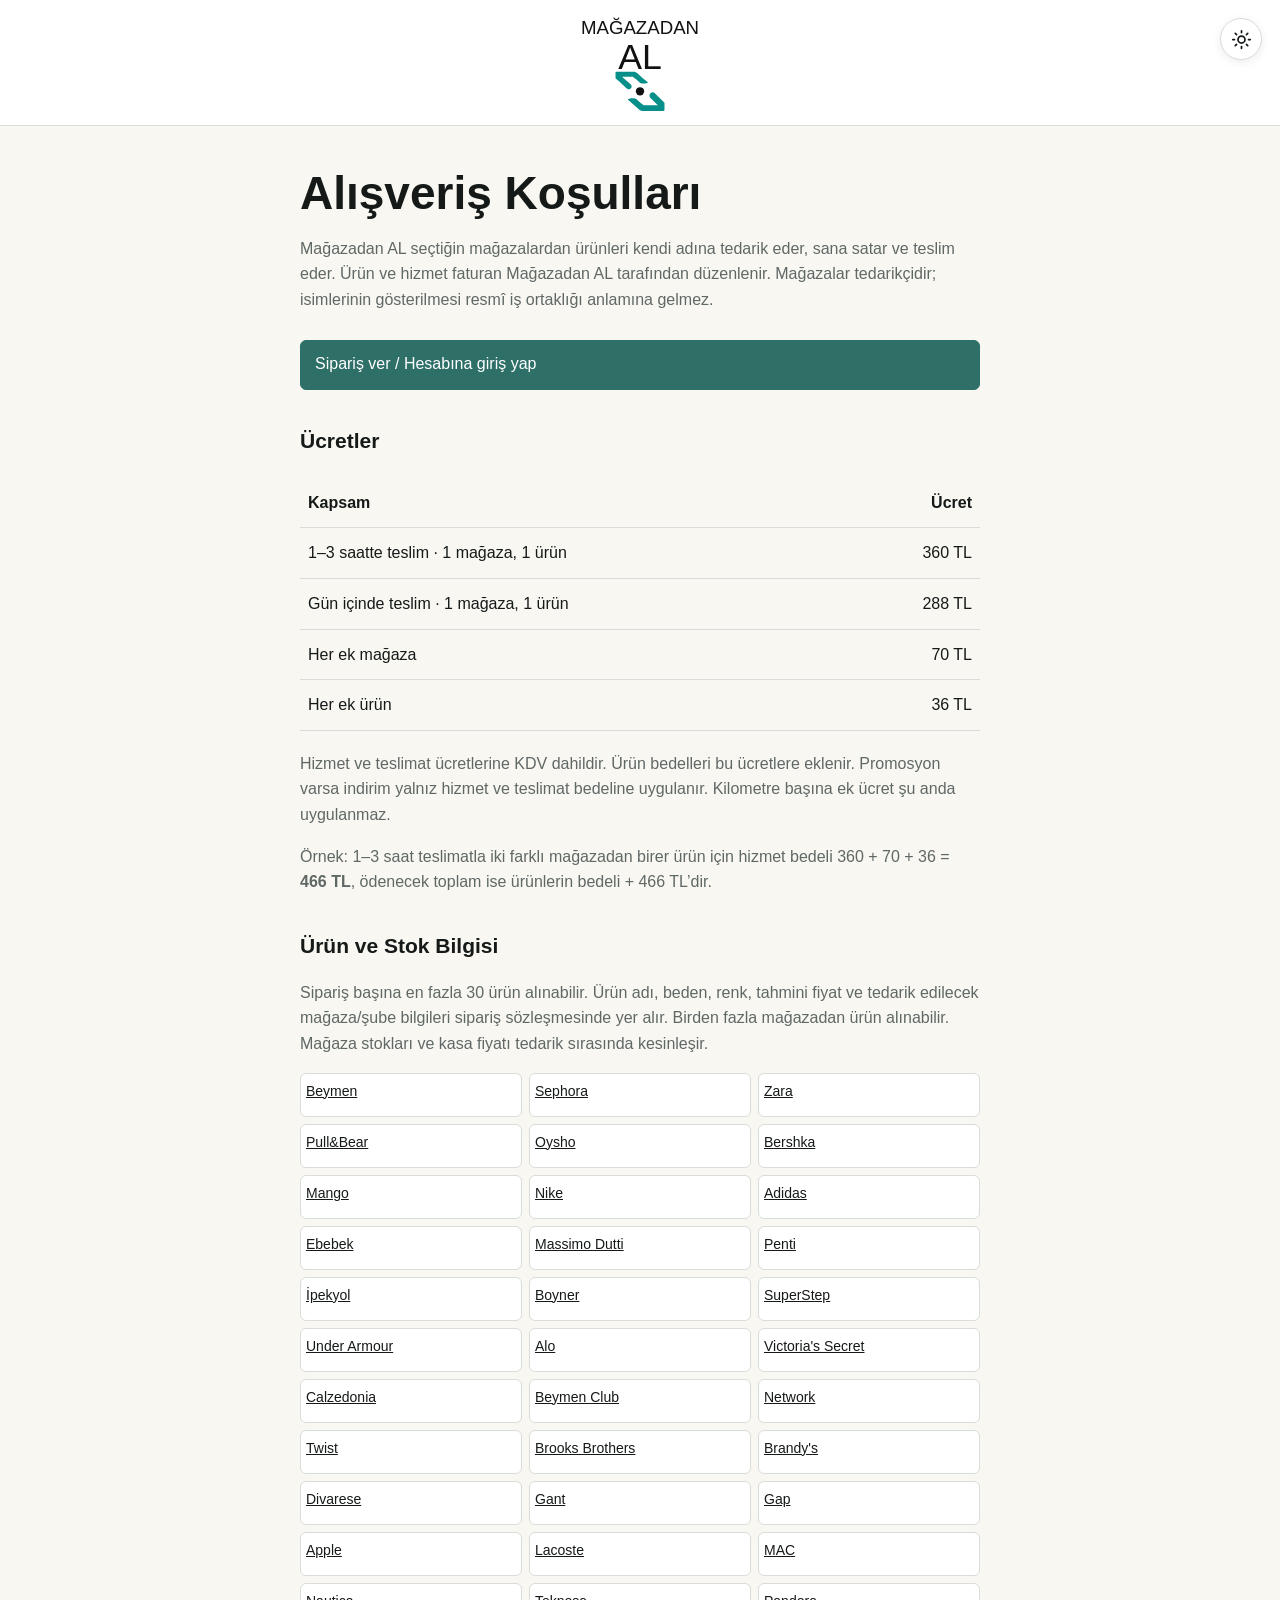
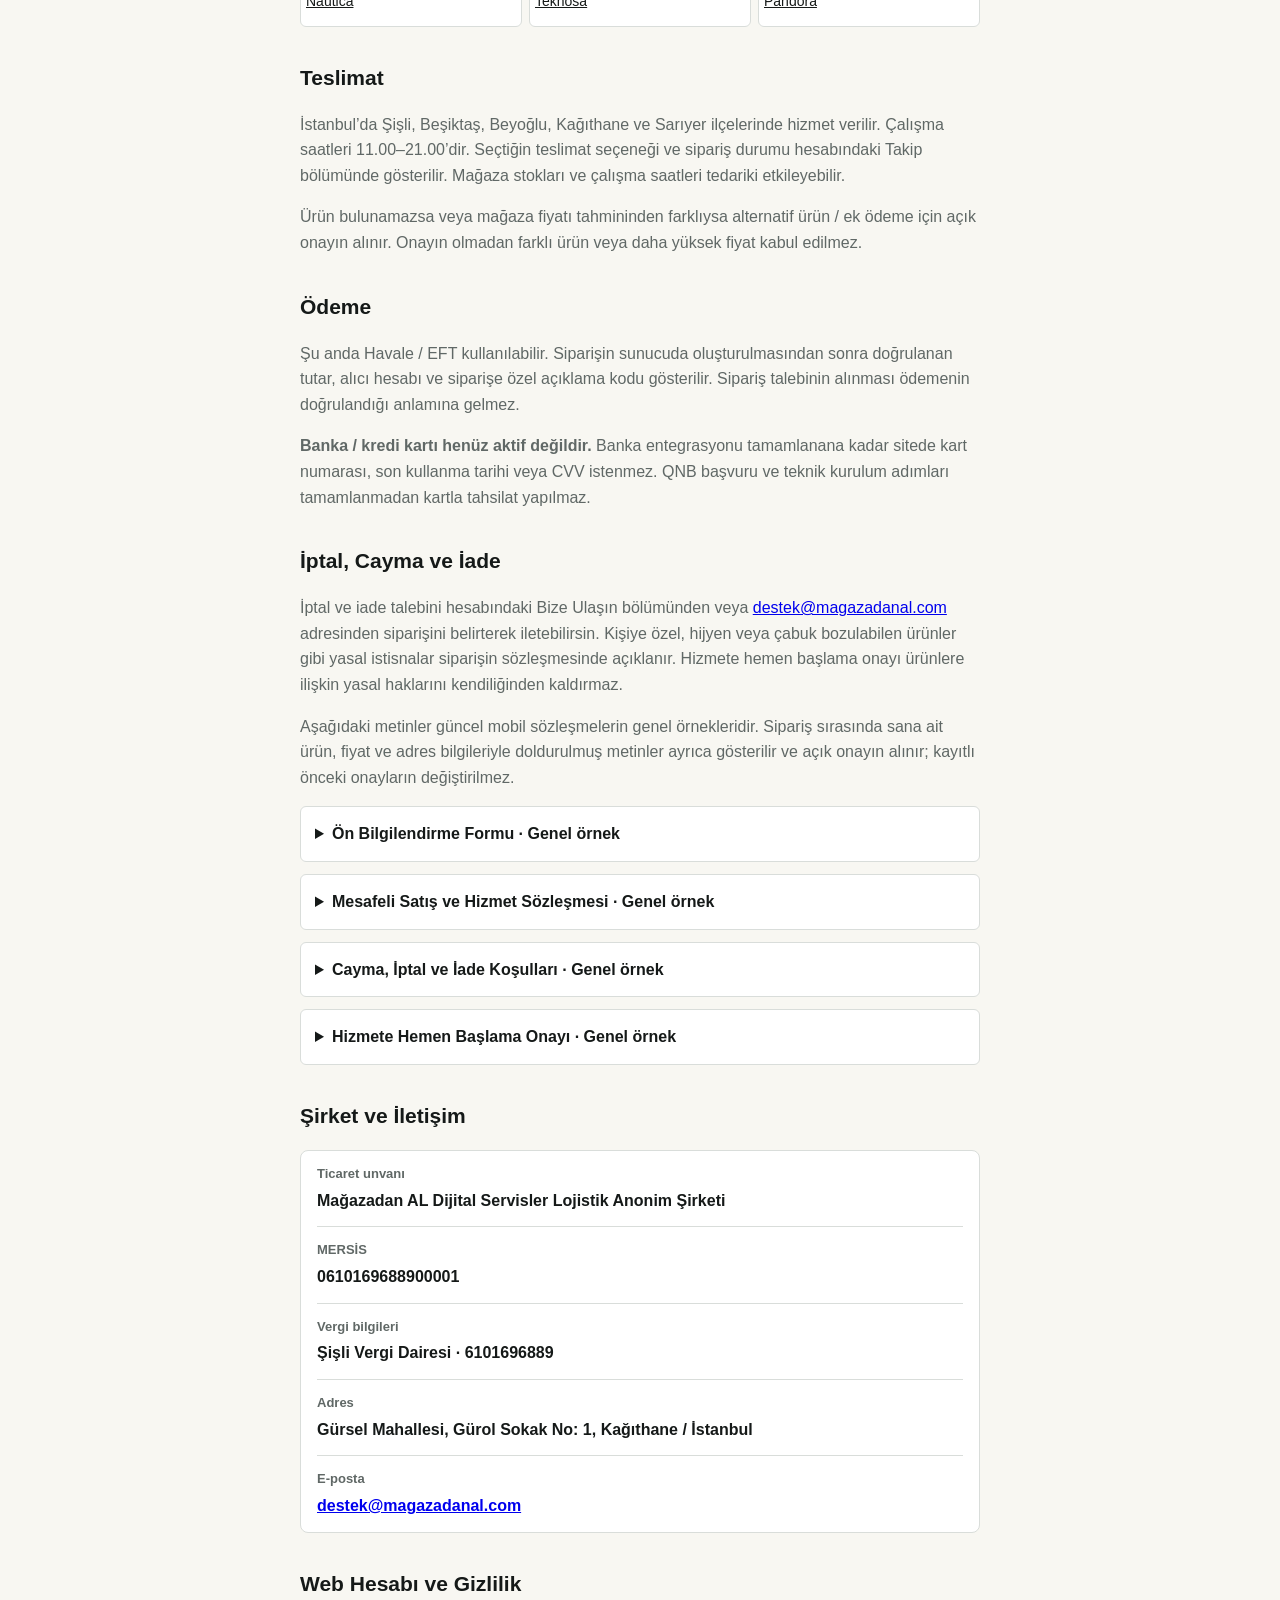
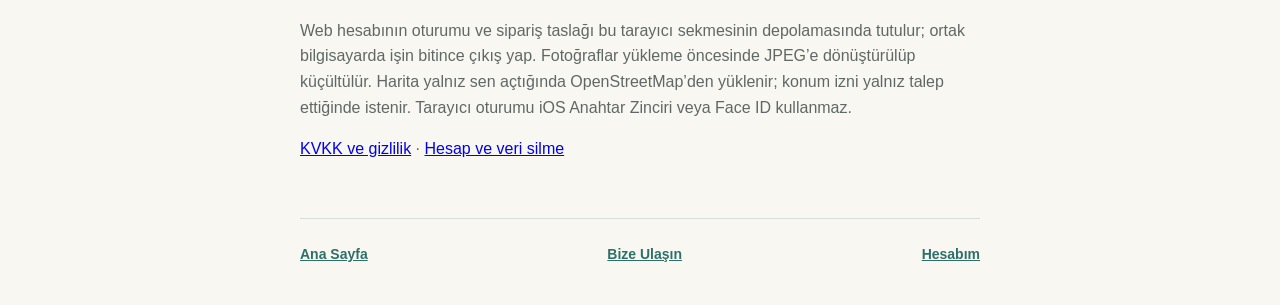
==== alisveris-kosullari/index.html @ 1c2d1705 "Add web ordering flow with active tracking and fixed navigation" ====
<!doctype html>
<html lang="tr">
<head>
  <meta charset="utf-8"><meta name="viewport" content="width=device-width, initial-scale=1">
  <meta name="referrer" content="no-referrer">
  <meta http-equiv="Content-Security-Policy" content="default-src 'none'; connect-src 'self'; img-src 'self'; style-src 'self'; script-src 'self'; base-uri 'none'; form-action 'none'; object-src 'none'; frame-src 'none'">
  <title>Ücretler, Satış ve Teslimat · Mağazadan AL</title>
  <meta name="description" content="Mağazadan AL hizmet ücretleri, teslimat bölgeleri, ödeme, iptal ve iade koşulları ile şirket bilgileri.">
  <link rel="stylesheet" href="/styles.css?v=20261019-1"><link rel="stylesheet" href="/hesabim/order-flow.css?v=20261105-1">
  <link rel="icon" href="/assets/magazadanal-logo.png"><script src="/theme.js?v=20261019-1"></script>
</head>
<body>
  <header><div class="bar"><a class="brand" href="/"><img class="brand-logo" src="/assets/magazadanal-logo-web.svg" width="900" height="603" alt="Mağazadan AL"></a></div></header>
  <main class="legal-page">
    <h1>Alışveriş Koşulları</h1>
    <p>Mağazadan AL seçtiğin mağazalardan ürünleri kendi adına tedarik eder, sana satar ve teslim eder. Ürün ve hizmet faturan Mağazadan AL tarafından düzenlenir. Mağazalar tedarikçidir; isimlerinin gösterilmesi resmî iş ortaklığı anlamına gelmez.</p>
    <a class="button primary-button" href="/hesabim/">Sipariş ver / Hesabına giriş yap</a>
    <h2>Ücretler</h2>
    <table class="fees-table"><thead><tr><th>Kapsam</th><th>Ücret</th></tr></thead><tbody>
      <tr><td>1–3 saatte teslim · 1 mağaza, 1 ürün</td><td>360 TL</td></tr>
      <tr><td>Gün içinde teslim · 1 mağaza, 1 ürün</td><td>288 TL</td></tr>
      <tr><td>Her ek mağaza</td><td>70 TL</td></tr>
      <tr><td>Her ek ürün</td><td>36 TL</td></tr>
    </tbody></table>
    <p>Hizmet ve teslimat ücretlerine KDV dahildir. Ürün bedelleri bu ücretlere eklenir. Promosyon varsa indirim yalnız hizmet ve teslimat bedeline uygulanır. Kilometre başına ek ücret şu anda uygulanmaz.</p>
    <p>Örnek: 1–3 saat teslimatla iki farklı mağazadan birer ürün için hizmet bedeli 360 + 70 + 36 = <strong>466 TL</strong>, ödenecek toplam ise ürünlerin bedeli + 466 TL’dir.</p>
    <h2>Ürün ve Stok Bilgisi</h2>
    <p>Sipariş başına en fazla 30 ürün alınabilir. Ürün adı, beden, renk, tahmini fiyat ve tedarik edilecek mağaza/şube bilgileri sipariş sözleşmesinde yer alır. Birden fazla mağazadan ürün alınabilir. Mağaza stokları ve kasa fiyatı tedarik sırasında kesinleşir.</p>
    <div id="public-stores" class="store-grid" aria-label="Mağazalar"></div>
    <h2>Teslimat</h2>
    <p>İstanbul’da Şişli, Beşiktaş, Beyoğlu, Kağıthane ve Sarıyer ilçelerinde hizmet verilir. Çalışma saatleri 11.00–21.00’dir. Seçtiğin teslimat seçeneği ve sipariş durumu hesabındaki Takip bölümünde gösterilir. Mağaza stokları ve çalışma saatleri tedariki etkileyebilir.</p>
    <p>Ürün bulunamazsa veya mağaza fiyatı tahmininden farklıysa alternatif ürün / ek ödeme için açık onayın alınır. Onayın olmadan farklı ürün veya daha yüksek fiyat kabul edilmez.</p>
    <h2>Ödeme</h2>
    <p>Şu anda Havale / EFT kullanılabilir. Siparişin sunucuda oluşturulmasından sonra doğrulanan tutar, alıcı hesabı ve siparişe özel açıklama kodu gösterilir. Sipariş talebinin alınması ödemenin doğrulandığı anlamına gelmez.</p>
    <p><strong>Banka / kredi kartı henüz aktif değildir.</strong> Banka entegrasyonu tamamlanana kadar sitede kart numarası, son kullanma tarihi veya CVV istenmez. QNB başvuru ve teknik kurulum adımları tamamlanmadan kartla tahsilat yapılmaz.</p>
    <h2>İptal, Cayma ve İade</h2>
    <p>İptal ve iade talebini hesabındaki Bize Ulaşın bölümünden veya <a href="mailto:destek@magazadanal.com">destek@magazadanal.com</a> adresinden siparişini belirterek iletebilirsin. Kişiye özel, hijyen veya çabuk bozulabilen ürünler gibi yasal istisnalar siparişin sözleşmesinde açıklanır. Hizmete hemen başlama onayı ürünlere ilişkin yasal haklarını kendiliğinden kaldırmaz.</p>
    <p>Aşağıdaki metinler güncel mobil sözleşmelerin genel örnekleridir. Sipariş sırasında sana ait ürün, fiyat ve adres bilgileriyle doldurulmuş metinler ayrıca gösterilir ve açık onayın alınır; kayıtlı önceki onayların değiştirilmez.</p>
    <div id="public-contracts"></div>
    <h2>Şirket ve İletişim</h2>
    <dl class="profile-details">
      <div><dt>Ticaret unvanı</dt><dd>Mağazadan AL Dijital Servisler Lojistik Anonim Şirketi</dd></div>
      <div><dt>MERSİS</dt><dd>0610169688900001</dd></div>
      <div><dt>Vergi bilgileri</dt><dd>Şişli Vergi Dairesi · 6101696889</dd></div>
      <div><dt>Adres</dt><dd>Gürsel Mahallesi, Gürol Sokak No: 1, Kağıthane / İstanbul</dd></div>
      <div><dt>E-posta</dt><dd><a href="mailto:destek@magazadanal.com">destek@magazadanal.com</a></dd></div>
    </dl>
    <h2>Web Hesabı ve Gizlilik</h2>
    <p>Web hesabının oturumu ve sipariş taslağı bu tarayıcı sekmesinin depolamasında tutulur; ortak bilgisayarda işin bitince çıkış yap. Fotoğraflar yükleme öncesinde JPEG’e dönüştürülüp küçültülür. Harita yalnız sen açtığında OpenStreetMap’den yüklenir; konum izni yalnız talep ettiğinde istenir. Tarayıcı oturumu iOS Anahtar Zinciri veya Face ID kullanmaz.</p>
    <p><a href="/privacy/">KVKK ve gizlilik</a> · <a href="/hesap-silme/">Hesap ve veri silme</a></p>
  </main>
  <footer><a href="/">Ana Sayfa</a><a href="/destek/">Bize Ulaşın</a><a href="/hesabim/">Hesabım</a></footer>
  <script src="/alisveris-kosullari/conditions.js" defer></script>
</body></html>
---- styles.css ----
:root {
  color-scheme: light;
  --paper: #f8f7f2;
  --panel: #ffffff;
  --ink: #151918;
  --muted: #606866;
  --teal: #2e7068;
  --line: #d9ddda;
  --command: #151918;
  --command-text: #ffffff;
  --soft-teal: #e7f3f0;
}

:root[data-theme="dark"] {
  color-scheme: dark;
  --paper: #101412;
  --panel: #191e1c;
  --ink: #f2f5f3;
  --muted: #aeb8b4;
  --teal: #70bdb1;
  --line: #37403c;
  --command: #f2f5f3;
  --command-text: #101412;
  --soft-teal: #173a35;
}

* { box-sizing: border-box; }
[hidden] { display: none !important; }

body {
  margin: 0;
  background: var(--paper);
  color: var(--ink);
  font-family: -apple-system, BlinkMacSystemFont, "Segoe UI", sans-serif;
  line-height: 1.6;
  transition: background-color 160ms ease, color 160ms ease;
}

.theme-toggle {
  position: fixed;
  top: 18px;
  right: max(18px, calc((100vw - 820px) / 2));
  z-index: 20;
  display: grid;
  width: 42px;
  height: 42px;
  place-items: center;
  padding: 0;
  border: 1px solid var(--line);
  border-radius: 50%;
  background: var(--panel);
  color: var(--ink);
  cursor: pointer;
  font-size: 20px;
  line-height: 1;
  box-shadow: 0 2px 10px rgba(0, 0, 0, 0.08);
}

.theme-toggle-icon {
  width: 21px;
  height: 21px;
  fill: none;
  stroke: currentColor;
  stroke-width: 2;
  stroke-linecap: round;
  stroke-linejoin: round;
}

.theme-toggle:hover { border-color: var(--teal); }
.theme-toggle:focus-visible { outline: 3px solid color-mix(in srgb, var(--teal) 45%, transparent); outline-offset: 2px; }
:root[data-theme="dark"] .brand-logo {
  filter: invert(1) hue-rotate(170deg);
  mix-blend-mode: screen;
}

header {
  border-bottom: 1px solid var(--line);
  background: var(--panel);
}

.bar, main, footer {
  width: min(680px, calc(100% - 36px));
  margin: 0 auto;
}

.bar {
  display: flex;
  flex-direction: column;
  align-items: center;
  justify-content: center;
  gap: 2px;
  min-height: 0;
  padding: 10px 0 14px;
}

.brand {
  display: block;
  width: 150px;
  height: 101px;
  text-decoration: none;
}

.brand-logo {
  display: block;
  width: 100%;
  height: 100%;
  object-fit: contain;
}

nav a, footer a { color: var(--teal); font-weight: 650; }

.site-nav {
  display: flex;
  align-items: center;
  justify-content: center;
  gap: 16px;
}

.header-account-link {
  padding: 7px 11px;
  border: 1px solid var(--teal);
  border-radius: 6px;
  text-decoration: none;
}

.header-link {
  color: var(--teal);
  font-weight: 650;
  text-decoration: none;
}

.home-header {
  width: min(760px, calc(100% - 36px));
  flex-direction: row;
  justify-content: space-between;
  gap: 16px;
}

.header-actions {
  display: flex;
  align-items: center;
  gap: 10px;
}

.header-actions .button {
  display: inline-flex;
  align-items: center;
  min-height: 42px;
  margin: 0;
  border-radius: 6px;
  font-size: 14px;
  white-space: nowrap;
}

.header-actions .theme-toggle {
  position: static;
  flex: 0 0 auto;
  box-shadow: none;
}

main { padding: 42px 0 64px; }

.home-main {
  width: min(760px, calc(100% - 36px));
  min-height: 0;
  padding: 24px 0 56px;
}

.home-intro {
  max-width: 650px;
  margin: 0 auto;
  padding: 24px 0 40px;
  text-align: center;
}

.home-slogan {
  margin: 0 0 8px;
  color: var(--teal);
  font-size: 15px;
  font-weight: 800;
}

.home-main h1 {
  margin-bottom: 14px;
  font-size: 44px;
}

.home-lead {
  max-width: 610px;
  margin: 0 auto;
  font-size: 17px;
}

.home-section {
  padding: 36px 0;
  border-top: 1px solid var(--line);
}

.home-section-heading {
  margin-bottom: 20px;
}

.home-section-heading h2 {
  margin: 0;
  font-size: 24px;
  line-height: 1.25;
}

.home-section-heading p {
  margin: 5px 0 0;
}

.home-brand-grid {
  display: grid;
  grid-template-columns: repeat(5, minmax(0, 1fr));
  gap: 10px;
}

.store-brand {
  display: grid;
  min-width: 0;
  min-height: 82px;
  place-items: center;
  padding: 12px;
  border: 1px solid var(--line);
  border-radius: 8px;
  background: #ffffff;
  color-scheme: light;
}

.store-brand img {
  display: block;
  width: 100%;
  height: 48px;
  object-fit: contain;
}

.home-brand-note {
  margin: 14px 0 0;
  color: var(--ink);
  font-size: 14px;
  font-weight: 750;
  text-align: center;
}

.home-flow {
  border-top: 1px solid var(--line);
}

.home-step {
  display: grid;
  grid-template-columns: 38px minmax(0, 1fr);
  gap: 14px;
  align-items: center;
  padding: 18px 0;
  border-bottom: 1px solid var(--line);
}

.home-step-number {
  display: grid;
  width: 38px;
  height: 38px;
  place-items: center;
  border-radius: 50%;
  background: var(--soft-teal);
  color: var(--teal);
  font-weight: 800;
}

.home-step h3 {
  margin: 0;
  font-size: 17px;
}

.home-step p {
  margin: 2px 0 0;
}

.home-service p {
  margin: 0 0 12px;
}

.home-service strong {
  font-size: 14px;
}

.app-download {
  display: grid;
  grid-template-columns: minmax(0, 1fr) 168px;
  gap: 32px;
  align-items: center;
}

.app-download h2 { margin: 0; font-size: 26px; }
.app-download p:last-child { margin: 9px 0 0; }

.app-download-placeholder {
  display: grid;
  width: 168px;
  aspect-ratio: 1;
  place-items: center;
  align-content: center;
  gap: 12px;
  padding: 18px;
  border: 2px solid var(--ink);
  border-radius: 8px;
  background: var(--panel);
  text-align: center;
}

.app-download-placeholder img { display: block; width: 46px; height: 46px; }
:root[data-theme="dark"] .app-download-placeholder img { filter: invert(1); }
.app-download-placeholder span { font-size: 13px; font-weight: 800; }

h1 {
  margin: 0 0 12px;
  font-size: 46px;
  line-height: 1.12;
}

h2 { margin-top: 34px; font-size: 21px; }

p, li { color: var(--muted); }

.status {
  border-left: 4px solid var(--teal);
  padding: 14px 16px;
  background: var(--panel);
}

.status[hidden] { display: none; }

.status-error { border-left-color: #b42318; color: #7a271a; }

.status-success { border-left-color: var(--teal); color: #215f57; }

:root[data-theme="dark"] .status-error { color: #ffaaa3; }
:root[data-theme="dark"] .status-success { color: #8fd5ca; }
:root[data-theme="dark"] .data-badge { background: var(--soft-teal); color: var(--teal); }

.button {
  display: inline-block;
  margin-top: 12px;
  padding: 10px 14px;
  border: 1px solid var(--teal);
  color: var(--teal);
  font-weight: 700;
  text-decoration: none;
}

.primary-link {
  border-color: var(--command);
  background: var(--command);
  color: var(--command-text);
}

.support-public {
  max-width: 620px;
}

.support-lead {
  max-width: 560px;
  margin-bottom: 30px;
  font-size: 17px;
}

.support-channel {
  padding: 22px 0;
  border-top: 1px solid var(--line);
}

.support-channel:last-of-type {
  border-bottom: 1px solid var(--line);
}

.support-channel h2 {
  margin: 0 0 6px;
  font-size: 20px;
}

.support-channel p {
  margin: 0;
}

.support-channel .button {
  border-radius: 6px;
}

.auth-page { max-width: 560px; }

.eyebrow {
  margin: 0 0 8px;
  color: var(--teal);
  font-size: 13px;
  font-weight: 750;
  text-transform: uppercase;
}

.auth-form {
  display: grid;
  gap: 10px;
  margin-top: 28px;
}

.auth-form label {
  margin-top: 6px;
  font-size: 14px;
  font-weight: 700;
}

.auth-form input:not([type="checkbox"]) {
  width: 100%;
  min-height: 50px;
  padding: 11px 12px;
  border: 1px solid var(--line);
  border-radius: 6px;
  background: var(--panel);
  color: var(--ink);
  font: inherit;
}

.auth-form input:not([type="checkbox"]),
.support-form textarea {
  background: var(--panel);
}

.auth-form input:not([type="checkbox"]):focus {
  border-color: var(--teal);
  outline: 2px solid rgba(46, 112, 104, 0.2);
  outline-offset: 1px;
}

.password-visibility {
  display: inline-flex;
  align-items: center;
  gap: 9px;
  width: fit-content;
  cursor: pointer;
  color: var(--muted);
}

.password-visibility input {
  width: 18px;
  height: 18px;
  margin: 0;
  accent-color: var(--teal);
}

.password-visibility:has(input:disabled) {
  cursor: not-allowed;
  opacity: 0.55;
}

.primary-button {
  width: 100%;
  min-height: 50px;
  border-radius: 6px;
  background: var(--teal);
  color: #ffffff;
  cursor: pointer;
  font: inherit;
}

.primary-button:disabled {
  cursor: not-allowed;
  opacity: 0.55;
}

.text-button {
  min-height: 40px;
  padding: 6px 8px;
  border: 0;
  background: transparent;
  color: var(--teal);
  cursor: pointer;
  font: inherit;
  font-weight: 750;
}

.text-button:disabled { cursor: not-allowed; opacity: 0.55; }

.portal-page {
  width: min(680px, calc(100% - 36px));
  min-height: calc(100vh - 230px);
  padding-top: 34px;
}

.auth-shell {
  width: min(480px, 100%);
  margin: 18px auto 0;
  padding: 26px;
  border: 1px solid var(--line);
  border-radius: 8px;
  background: var(--panel);
}

.portal-toolbar,
.section-heading,
.order-card-heading,
.order-meta,
.data-row-heading,
.form-footer {
  display: flex;
  align-items: center;
  justify-content: space-between;
  gap: 16px;
}

.portal-toolbar,
.section-heading {
  flex-direction: column;
  align-items: flex-start;
}

.portal-title { margin-bottom: 3px; font-size: 30px; }
.portal-updated { margin: 0; font-size: 13px; }

.portal-actions {
  display: flex;
  width: 100%;
  align-items: center;
  justify-content: flex-start;
  gap: 8px;
}

.icon-command {
  width: 42px;
  height: 42px;
  border: 1px solid var(--line);
  border-radius: 6px;
  background: var(--panel);
  color: var(--ink);
  cursor: pointer;
  font-size: 24px;
  line-height: 1;
}

.icon-command:disabled { cursor: wait; opacity: 0.55; }

.compact-button {
  min-height: 42px;
  margin: 0;
  padding: 8px 12px;
  border-color: var(--line);
  background: var(--panel);
  color: var(--ink);
  cursor: pointer;
  font: inherit;
}

.portal-tabs {
  display: flex;
  flex-wrap: wrap;
  gap: 3px;
  margin: 28px 0 22px;
  padding-bottom: 1px;
  border-bottom: 1px solid var(--line);
}

.portal-tab {
  flex: 1 1 105px;
  min-height: 44px;
  padding: 9px 13px;
  border: 0;
  border-bottom: 3px solid transparent;
  background: transparent;
  color: var(--muted);
  cursor: pointer;
  font: inherit;
  font-weight: 750;
}

.portal-tab.is-active {
  border-bottom-color: var(--teal);
  color: var(--ink);
}

.portal-loading {
  margin-bottom: 16px;
  padding: 10px 12px;
  border-left: 3px solid var(--teal);
  color: var(--muted);
  font-weight: 700;
}

.portal-section { padding: 4px 0 30px; }
.section-heading { margin: 8px 0 16px; align-items: flex-start; }
.section-heading h2 { margin: 0; font-size: 23px; }
.section-heading .eyebrow { margin-bottom: 2px; }

.order-list,
.data-list {
  display: grid;
  gap: 10px;
}

.order-card,
.data-row,
.support-form,
.profile-details {
  border: 1px solid var(--line);
  border-radius: 8px;
  background: var(--panel);
}

.order-card { padding: 16px; border-left: 5px solid var(--teal); }
.order-card.status-cancelled { border-left-color: #b42318; }
.order-card.status-delivered { border-left-color: #16803c; }

.order-card-heading { align-items: flex-start; }
.order-card-heading > div { display: grid; gap: 2px; }
.order-number { font-size: 16px; }
.order-date { color: var(--muted); font-size: 12px; font-weight: 650; }

.order-status {
  max-width: 210px;
  padding: 5px 8px;
  border-radius: 5px;
  background: #e8f3f0;
  color: #215f57;
  font-size: 12px;
  font-weight: 800;
  text-align: right;
}

.status-cancelled .order-status { background: #fff0ee; color: #9f241a; }
.status-delivered .order-status { background: #e9f7ed; color: #146c35; }

.order-meta {
  margin-top: 13px;
  padding-top: 11px;
  border-top: 1px solid var(--line);
  color: var(--muted);
  font-size: 13px;
}

.order-meta strong { color: var(--ink); font-size: 15px; }

.order-timeline {
  display: grid;
  grid-template-columns: 1fr;
  gap: 0;
  margin: 12px 0 6px;
  padding: 0;
  list-style: none;
}

.order-timeline li {
  position: relative;
  min-height: 34px;
  padding: 5px 0 5px 30px;
  color: var(--muted);
  font-size: 10px;
  font-weight: 700;
  text-align: left;
}

.order-timeline li::before {
  position: absolute;
  top: 8px;
  left: 8px;
  z-index: 2;
  width: 11px;
  height: 11px;
  border: 2px solid var(--line);
  border-radius: 50%;
  background: var(--panel);
  content: "";
  transform: translateX(-50%);
}

.order-timeline li:not(:first-child)::after {
  position: absolute;
  top: -18px;
  right: auto;
  left: 7px;
  width: 2px;
  height: 28px;
  background: var(--line);
  content: "";
}

.order-timeline li.is-complete::before,
.order-timeline li.is-current::before { border-color: var(--teal); background: var(--teal); }
.order-timeline li.is-complete::after,
.order-timeline li.is-current::after { background: var(--teal); }
.order-timeline li.is-current { color: var(--ink); }
.order-timeline li.is-cancelled::before { border-color: #b42318; background: #b42318; }

.activity-list { margin-top: 14px; border-top: 1px solid var(--line); }
.activity-row { display: flex; flex-direction: column; gap: 2px; padding: 9px 0; border-bottom: 1px solid var(--line); font-size: 12px; }
.activity-row:last-child { border-bottom: 0; }
.activity-row time { flex: 0 0 auto; color: var(--muted); }

.segmented-control {
  display: inline-flex;
  padding: 3px;
  border: 1px solid var(--line);
  border-radius: 7px;
  background: var(--panel);
}

.segmented-control button {
  min-height: 34px;
  padding: 5px 10px;
  border: 0;
  border-radius: 5px;
  background: transparent;
  color: var(--muted);
  cursor: pointer;
  font: inherit;
  font-size: 12px;
  font-weight: 750;
}

.segmented-control button.is-active { background: var(--command); color: var(--command-text); }

.data-row { padding: 14px 16px; }
.data-row p { margin: 7px 0 0; font-size: 13px; }
.data-row-heading { align-items: flex-start; }
.data-row-heading time { color: var(--muted); font-size: 11px; }

.data-badge {
  padding: 3px 7px;
  border-radius: 4px;
  background: #e8f3f0;
  color: #215f57;
  font-size: 11px;
  font-weight: 800;
}

.support-form { display: grid; gap: 8px; padding: 16px; margin-bottom: 24px; }
.support-form label { font-size: 14px; font-weight: 750; }
.support-form textarea {
  width: 100%;
  min-height: 120px;
  resize: vertical;
  padding: 11px 12px;
  border: 1px solid var(--line);
  border-radius: 6px;
  color: var(--ink);
  font: inherit;
}
.support-form textarea:focus { border-color: var(--teal); outline: 2px solid rgba(46, 112, 104, 0.2); }
.form-footer span { color: var(--muted); font-size: 12px; }
.compact-submit { width: auto; min-width: 110px; margin: 0; }
.list-title { margin: 0 0 10px; font-size: 16px; }

.profile-details { margin: 0 0 16px; padding: 0 16px; }
.profile-details div { display: grid; grid-template-columns: 1fr; gap: 3px; padding: 13px 0; border-bottom: 1px solid var(--line); }
.profile-details div:last-child { border-bottom: 0; }
.profile-details dt { color: var(--muted); font-size: 13px; font-weight: 700; }
.profile-details dd { margin: 0; font-weight: 750; overflow-wrap: anywhere; }

.empty-state {
  padding: 26px 18px;
  border: 1px dashed var(--line);
  border-radius: 8px;
  text-align: center;
}
.empty-state p { margin: 5px 0 0; font-size: 13px; }

@media (max-width: 700px) {
  h1 { font-size: 32px; }
  .bar { padding-top: 8px; }
  .theme-toggle { top: 12px; right: 12px; width: 38px; height: 38px; font-size: 18px; }
  .brand { width: 140px; height: 94px; }
  .home-header { gap: 12px; }
  .home-header .brand { width: 120px; height: 80px; flex: 0 0 auto; }
  .header-actions { gap: 8px; }
  .header-actions .button { min-height: 38px; padding: 7px 10px; }
  .home-main { width: min(100% - 28px, 760px); padding-top: 16px; }
  .home-intro { padding: 18px 0 30px; }
  .home-main h1 { font-size: 32px; }
  .home-lead { font-size: 15px; }
  .home-section { padding: 28px 0; }
  .app-download { grid-template-columns: 1fr; gap: 20px; }
  .app-download-placeholder { width: min(168px, 100%); }
  .home-brand-grid { grid-template-columns: repeat(4, minmax(0, 1fr)); gap: 8px; }
  .store-brand { min-height: 68px; padding: 8px; }
  .store-brand img { height: 40px; }
  .portal-page { width: min(100% - 24px, 680px); padding-top: 22px; }
  .auth-shell { padding: 20px; }
  .portal-toolbar { align-items: flex-start; }
  .portal-title { font-size: 25px; }
  .compact-button { padding-inline: 9px; font-size: 13px; }
  .section-heading { align-items: flex-start; flex-direction: column; gap: 8px; }
  .view-link { padding-left: 0; }
  .order-card-heading { gap: 9px; }
  .order-status { max-width: 145px; font-size: 10px; }
  .site-nav { gap: 9px; }
}

footer {
  display: flex;
  align-items: center;
  justify-content: space-between;
  flex-wrap: wrap;
  gap: 12px;
  padding: 24px 0 40px;
  border-top: 1px solid var(--line);
  color: var(--muted);
  font-size: 14px;
}

.brand-attribution {
  margin-left: 6px;
  color: var(--teal);
  font-size: 10px;
  font-weight: 700;
  letter-spacing: 0;
  text-transform: uppercase;
}
---- hesabim/order-flow.css ----
.portal-page { width: min(900px, calc(100% - 32px)); padding-bottom: 50px; }
.legal-page { padding-bottom: 40px; }
.fees-table { width: 100%; border-collapse: collapse; margin: 20px 0; }
.fees-table th, .fees-table td { padding: 12px 8px; border-bottom: 1px solid var(--line); text-align: left; }
.fees-table th:last-child, .fees-table td:last-child { text-align: right; white-space: nowrap; }
.portal-title { font-size: 24px; }
.portal-content { min-width: 0; }
body:has(.portal-page) .theme-toggle, body:has(.legal-page) .theme-toggle { position: absolute; right: 18px; top: 18px; }
.portal-toolbar .eyebrow { display: none; }
.portal-tabs { display: grid; grid-template-columns: repeat(5, minmax(0, 1fr)); gap: 4px; padding: 8px 0; margin: 18px 0; position: static; z-index: 400; background: var(--paper); }
.portal-toolbar { flex-direction: row; align-items: center; }
.portal-actions { width: auto; flex-shrink: 0; }
.portal-toolbar h1 { margin-top: 0; }
.portal-tab { min-width: 0; display: flex; flex-direction: column; align-items: center; gap: 3px; border-radius: 6px; font-size: 13px; padding: 9px 3px; text-decoration: none; line-height: 1.3; }
.app-icon { width: 23px; height: 23px; object-fit: contain; }
:root[data-theme="dark"] .app-icon { filter: invert(1); }
.portal-tab[data-view="orders"]::before { content: ""; width: 23px; height: 23px; background: var(--ink); mask: url('/assets/icons/navigation_fill.png') center / contain no-repeat; }
.portal-tab[data-view="profile"]::before { content: ""; width: 23px; height: 23px; background: var(--ink); mask: url('/assets/icons/user_fill.png') center / contain no-repeat; }
.order-app { max-width: 720px; margin: 0 auto; }
.order-app h2 { font-size: 23px; line-height: 1.3; margin: 16px 0 24px; }
.order-app h3 { font-size: 18px; margin-top: 26px; }
.order-app .button { width: auto; max-width: 100%; margin: 12px 0; min-height: 44px; border-radius: 6px; white-space: normal; }
.order-app .primary-button, .app-dialog .primary-button { background: #2e7068; color: #fff; border: 1px solid #2e7068; }
.order-app .primary-button { display: block; width: 100%; }
.order-app a, .app-dialog a { color: var(--teal); }
.store-grid { display: grid; grid-template-columns: repeat(3, minmax(0, 1fr)); gap: 7px; margin-bottom: 24px; }
.store-button { min-width: 0; min-height: 44px; padding: 9px 5px; border: 1px solid var(--line); background: var(--panel); color: var(--ink); border-radius: 6px; font: inherit; font-size: 14px; line-height: 1.25; overflow-wrap: anywhere; cursor: pointer; }
.store-button:hover { border-color: var(--teal); background: var(--soft-teal); }
.store-button[aria-pressed="true"] { background: var(--soft-teal); border-color: var(--teal); box-shadow: inset 0 0 0 1px var(--teal); }
.custom-store-form { display: flex; align-items: end; gap: 12px; margin-bottom: 14px; }
.order-app .custom-store-toggle { width: 100%; display: block; }
.custom-store-form .app-field { flex: 1; margin: 0; }
.custom-store-form .button { margin: 0; display: grid; place-items: center; width: 48px; min-height: 48px; }
.store-selection-actions { display: grid; gap: 8px; margin: 16px 0; }
.store-selection-actions .button { margin: 0; width: 100%; }
.store-selection-actions button[aria-pressed="true"] { background: var(--soft-teal); color: var(--teal); border-color: var(--teal); }
.product-back { display: grid; place-items: center; width: 42px; height: 42px; padding: 8px; border: 1px solid var(--line); border-radius: 6px; background: var(--panel); cursor: pointer; margin-bottom: 16px; }
.app-form { display: grid; gap: 14px; }
.app-form-grid { display: grid; grid-template-columns: repeat(2, minmax(0, 1fr)); gap: 14px; }
.app-field { display: flex; flex-direction: column; gap: 5px; min-width: 0; margin: 8px 0; font-size: 14px; font-weight: 600; }
.app-field input, .app-field select, .app-field textarea { width: 100%; min-width: 0; max-width: 100%; border: 1px solid var(--line); border-radius: 6px; padding: 12px; font: inherit; font-weight: 400; font-size: 16px; color: var(--ink); background: var(--panel); }
.app-field textarea { min-height: 90px; resize: vertical; }
.app-field input:focus, .app-field textarea:focus, .app-field select:focus { outline: 2px solid var(--teal); outline-offset: 1px; }
.app-field input:user-invalid { border-color: #bd303b; }
.app-disclosure { border: 1px solid var(--line); border-radius: 6px; padding: 14px; margin: 12px 0; background: var(--panel); }
.app-disclosure summary { cursor: pointer; font-weight: 650; }
.app-disclosure[open] > summary { margin-bottom: 12px; }
.muted { color: var(--muted); font-size: 14px; }
.photo-preview { width: 72px; height: 72px; display: grid; place-items: center; padding: 0; border: 1px solid var(--line); border-radius: 6px; overflow: hidden; background: var(--soft-teal); cursor: pointer; flex-shrink: 0; }
.photo-preview img:not(.app-icon) { width: 100%; height: 100%; object-fit: cover; }
.photo-preview:disabled { cursor: default; }
.cart-item { display: grid; grid-template-columns: 72px minmax(0, 1fr) auto; align-items: start; gap: 12px; border-bottom: 1px solid var(--line); padding: 16px 0; }
.cart-item-detail { display: grid; gap: 3px; font-size: 14px; min-width: 0; overflow-wrap: anywhere; }
.cart-item-detail small { color: var(--muted); }
.item-commands { display: flex; align-items: center; gap: 10px; flex-wrap: wrap; }
.item-commands .text-button { padding: 3px; margin: 0; color: var(--teal); font-size: 14px; }
.app-close { width: 36px; height: 36px; display: grid; place-items: center; flex-shrink: 0; padding: 7px; border: 0; border-radius: 6px; background: #b92f3b; cursor: pointer; }
.app-close .app-icon { width: 22px; height: 22px; filter: invert(1); }
.app-options { padding: 0; border: 0; margin: 24px 0; min-width: 0; }
.app-options legend { font-size: 18px; font-weight: 700; margin-bottom: 10px; }
.choice-row { display: flex; align-items: center; gap: 12px; padding: 16px; margin: 9px 0; border: 1px solid var(--line); border-radius: 6px; background: var(--panel); cursor: pointer; }
.choice-row:has(input:checked) { border: 2px solid #2e7068; padding: 15px; background: var(--soft-teal); }
.choice-row > div { display: flex; flex: 1; flex-wrap: wrap; justify-content: space-between; gap: 8px; }
.choice-row small { flex-basis: 100%; color: var(--muted); }
.is-disabled { cursor: not-allowed; }
.choice-row input, .consent-row input { accent-color: #218264; width: 23px; height: 23px; flex-shrink: 0; margin: 0; }
.consent-row { display: flex; align-items: flex-start; gap: 12px; margin: 20px 0; }
.price-summary { margin: 24px 0; padding: 18px 0; border-block: 1px solid var(--line); }
.price-summary > div { display: flex; justify-content: space-between; gap: 20px; margin: 8px 0; font-size: 15px; }
.price-summary dd { margin: 0; text-align: right; font-weight: 650; overflow-wrap: anywhere; }
.price-summary > div:last-child { font-size: 18px; font-weight: 700; color: var(--teal); }
.promo-form { display: flex; align-items: end; gap: 12px; }
.promo-form .app-field { flex: 1; }
.saved-address { border-bottom: 1px solid var(--line); padding: 16px 0; overflow-wrap: anywhere; }
.saved-address p { margin: 6px 0; }
.text-danger { color: #bd303b !important; }
.danger-button { background: #b92f3b; color: #fff; border: 0; }
.profile-menu { display: grid; gap: 0; margin: 26px 0; }
.profile-menu button, .profile-menu a { border: 0; border-bottom: 1px solid var(--line); background: none; font: inherit; padding: 18px 2px; color: var(--ink); text-align: left; text-decoration: none; cursor: pointer; }
.profile-menu button span { float: right; }
.app-dialog { width: min(720px, calc(100% - 24px)); max-height: calc(100dvh - 32px); padding: 0; border: 1px solid var(--line); border-radius: 8px; color: var(--ink); background: var(--panel); overflow: auto; }
.app-dialog::backdrop { background: rgb(0 0 0 / 55%); }
.app-dialog-header { display: flex; align-items: center; justify-content: space-between; gap: 16px; padding: 16px 20px; border-bottom: 1px solid var(--line); }
.app-dialog-header h2 { font-size: 20px; margin: 0; }
.app-dialog-body { padding: 16px 20px; }
.app-dialog-footer { display: flex; flex-wrap: wrap; gap: 10px; padding: 14px 20px; background: var(--panel); position: sticky; bottom: 0; border-top: 1px solid var(--line); z-index: 1000; }
.app-dialog-footer .button { width: auto; flex: 1; min-height: 44px; margin: 0; }
.legal-text { font: inherit; font-size: 14px; white-space: pre-wrap; overflow-wrap: anywhere; }
.photo-expanded { display: block; max-width: 100%; max-height: 68dvh; margin: auto; object-fit: contain; }
.app-map { width: 100%; height: 340px; border: 1px solid var(--line); border-radius: 6px; margin: 16px 0; background: #e5e9e4; color: #161c1a; }
.order-card > summary { list-style: none; cursor: pointer; }
.order-card > summary::after { content: "⌄"; display: block; text-align: right; }
.order-card[open] > summary::after { content: "⌃"; }
.order-item-compact { display: flex; align-items: center; gap: 12px; border-top: 1px solid var(--line); padding: 12px 0; overflow-wrap: anywhere; }
.order-item-compact > div { min-width: 0; }
.order-item-compact p { margin: 0; font-size: 14px; }
.order-timeline .is-complete::before, .order-timeline .is-current::before { background: #2e7068; color: white; border-color: #2e7068; }
.delivery-code { display: block; font-size: 30px; font-weight: 750; }
button:disabled { opacity: 0.6; cursor: not-allowed; }
button:focus-visible, a:focus-visible, summary:focus-visible { outline: 3px solid var(--teal); outline-offset: 3px; }
@media (min-width: 900px) {
  .portal-page:has(#portal-view:not([hidden])) { width: min(1120px, calc(100% - 48px)); }
  .portal-layout { display: grid; grid-template-columns: 180px minmax(0, 1fr); gap: 32px; align-items: start; }
  .portal-tabs { display: flex; flex-direction: column; gap: 6px; margin: 0; padding: 0 16px 0 0; border-bottom: 0; border-right: 1px solid var(--line); position: fixed; top: clamp(16px, calc(100dvh - 320px), 160px); left: max(24px, calc((100vw - 1120px) / 2)); width: 180px; max-height: calc(100dvh - 32px); overflow-y: auto; }
  .portal-content { grid-column: 2; }
  .portal-tab { flex: 0 0 auto; flex-direction: row; align-items: center; justify-content: flex-start; gap: 12px; min-height: 48px; padding: 12px 10px; border-bottom: 0; border-left: 3px solid transparent; font-size: 14px; text-align: left; }
  .portal-tab.is-active { border-bottom: 0; border-left-color: var(--teal); color: var(--teal); background: var(--soft-teal); }
  .portal-tabs .app-icon, .portal-tab::before { flex-shrink: 0; }
  .portal-toolbar { margin-bottom: 20px; }
}
@media (max-width: 540px) {
  .portal-page { padding-bottom: 110px; }
  .portal-tabs { position: fixed; top: auto; bottom: 0; left: 0; right: 0; margin: 0; padding: 6px 8px max(6px, env(safe-area-inset-bottom)); border-top: 1px solid var(--line); background: var(--panel); min-height: 76px; }
  body:has(.portal-page) footer { padding-bottom: 110px; }
  .portal-toolbar { align-items: flex-start; gap: 8px; margin-bottom: 22px; }
  .portal-title { font-size: 21px; }
  .portal-actions .icon-command { display: none; }
  .portal-updated { font-size: 11px; }
  .app-form-grid { grid-template-columns: 1fr; gap: 4px; }
  .cart-item { grid-template-columns: 58px minmax(0, 1fr); gap: 10px; }
  .cart-item .photo-preview { width: 58px; height: 58px; }
  .cart-item .item-commands { grid-column: 2; justify-content: end; }
  .app-dialog-body { padding: 14px; }
  .price-summary > div { gap: 12px; }
}
@media (prefers-reduced-motion: reduce) { *, *::before, *::after { scroll-behavior: auto !important; transition: none !important; } }
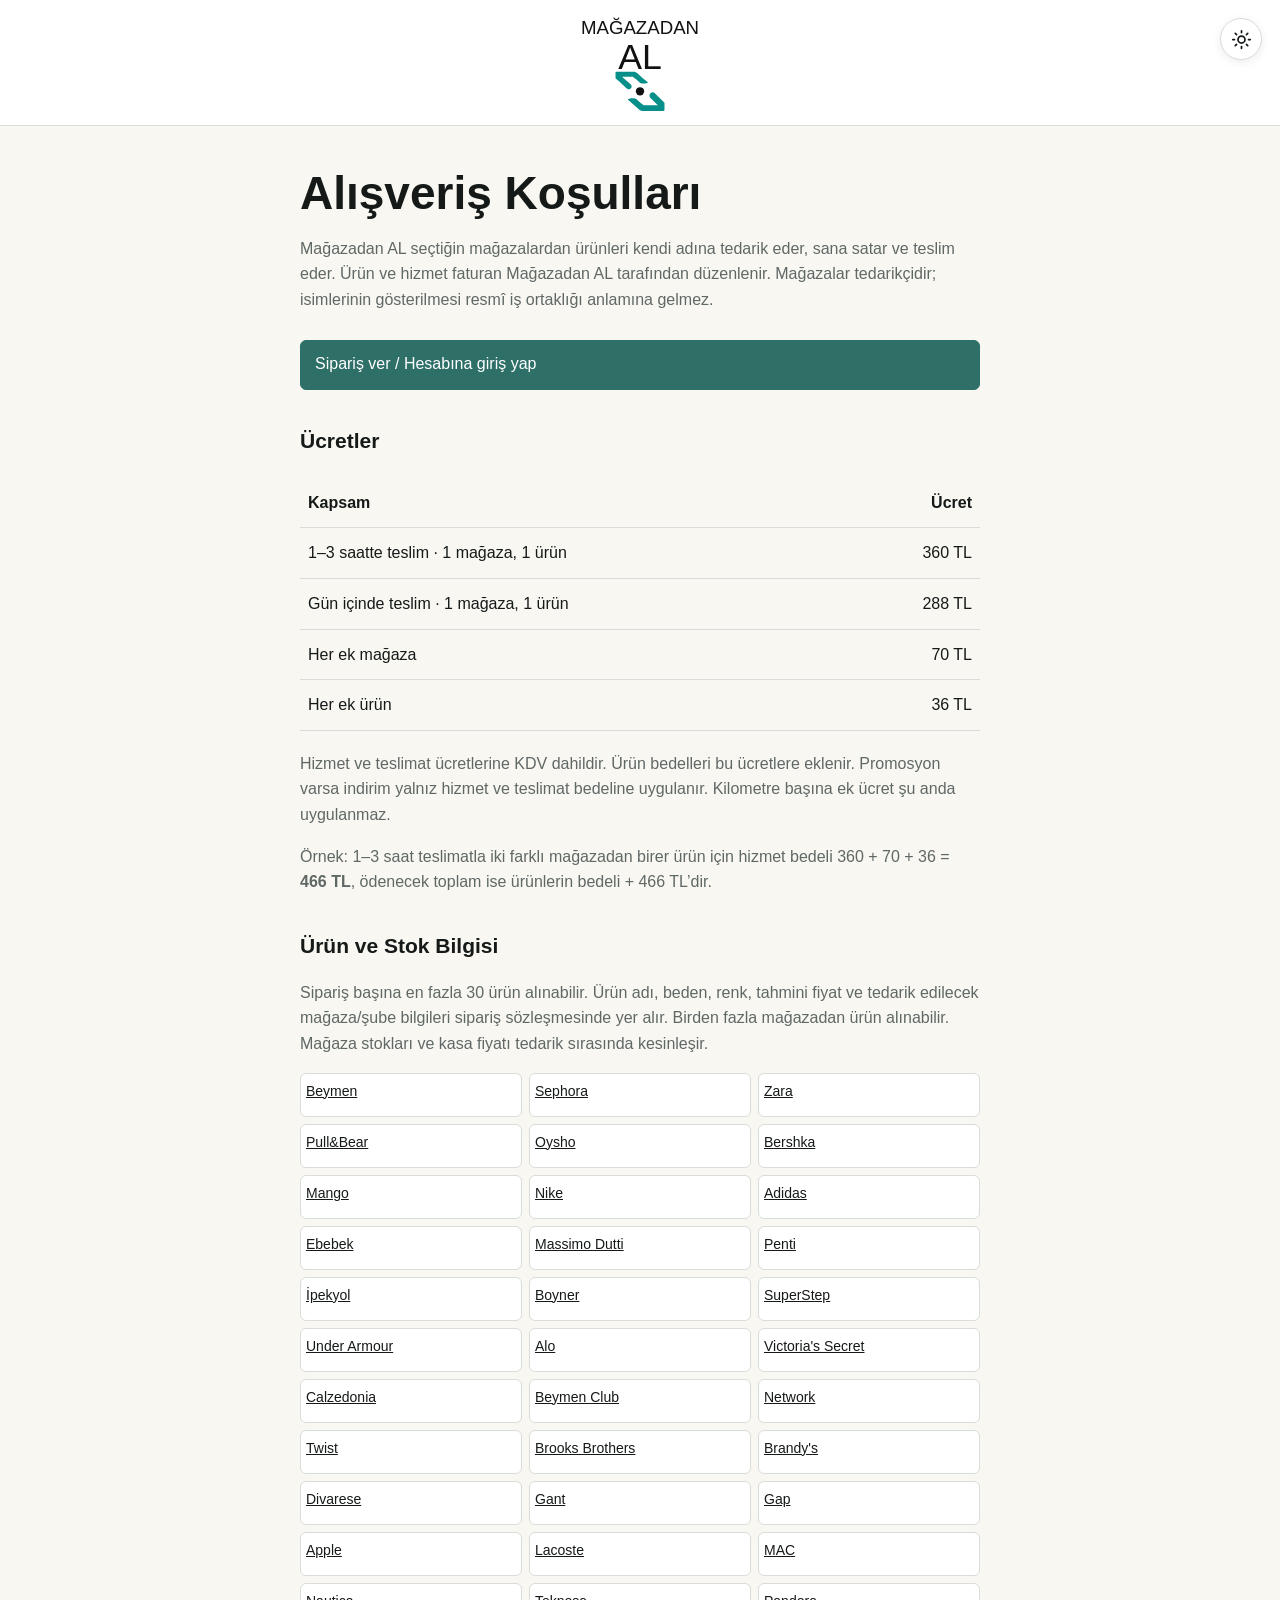
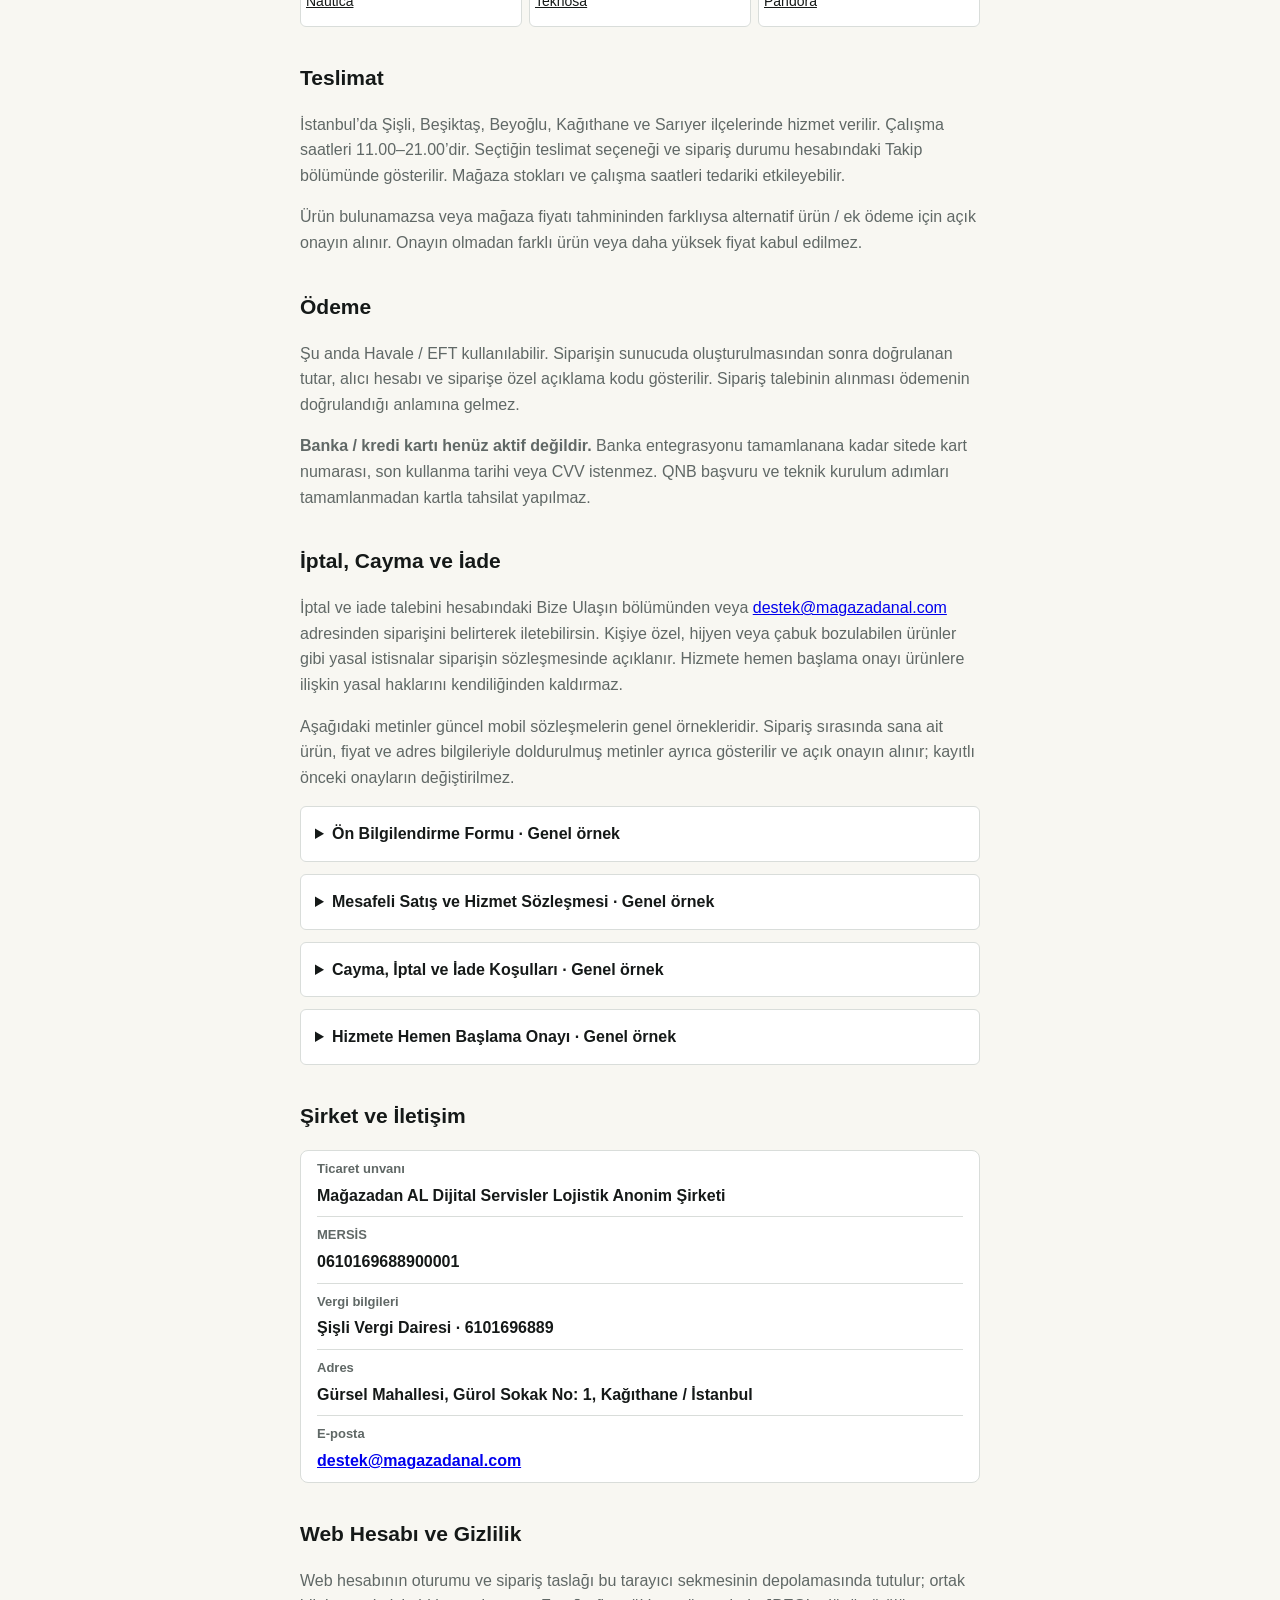
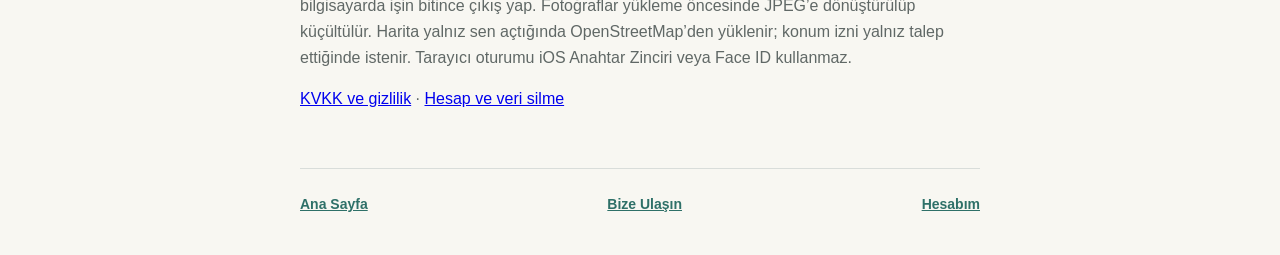
==== commit 132c4273: "Preserve pickup locations and publish service-data legal notices" ====
--- a/alisveris-kosullari/index.html
+++ b/alisveris-kosullari/index.html
@@ -50,5 +50,5 @@
     <p><a href="/privacy/">KVKK ve gizlilik</a> · <a href="/hesap-silme/">Hesap ve veri silme</a></p>
   </main>
   <footer><a href="/">Ana Sayfa</a><a href="/destek/">Bize Ulaşın</a><a href="/hesabim/">Hesabım</a></footer>
-  <script src="/alisveris-kosullari/conditions.js" defer></script>
+  <script src="/alisveris-kosullari/conditions.js?v=20261108-1" defer></script>
 </body></html>
--- a/hesabim/order-flow.css
+++ b/hesabim/order-flow.css
@@ -1,4 +1,42 @@
 .portal-page { width: min(900px, calc(100% - 32px)); padding-bottom: 50px; }
+.session-restoring { display: none; min-height: 240px; padding: 64px 0; text-align: center; color: var(--muted); }
+:root[data-session-state="restoring"] #auth-view { display: none !important; }
+:root[data-session-state="restoring"] .session-restoring { display: block; }
+.portal-section.home-main { width: 100%; max-width: none; padding: 0; margin: 0; }
+.phone-field { display: grid; grid-template-columns: 110px minmax(0, 1fr); gap: 12px; min-width: 0; }
+.app-form-grid > .phone-field { grid-column: 1 / -1; }
+.product-photo-frame { position: relative; width: min(280px, 100%); aspect-ratio: 1; margin: 12px auto; }
+.product-photo-preview { display: grid; place-items: center; width: 100%; height: 100%; padding: 8px; border: 1px solid var(--line); border-radius: 6px; background: var(--panel); cursor: pointer; }
+.product-photo-preview img:not(.app-icon) { width: 100%; height: 100%; object-fit: contain; }
+.product-photo-preview:disabled { opacity: 1; cursor: default; }
+.product-photo-remove { position: absolute; top: 6px; right: 6px; }
+.order-app .photo-select-button { display: inline-flex; align-items: center; justify-content: center; gap: 10px; align-self: flex-start; margin: 0; min-height: 48px; padding: 10px 20px; border: 1px solid #2e7068; border-radius: 6px; background: #2e7068; color: #fff; font: inherit; font-size: 15px; font-weight: 700; cursor: pointer; }
+.order-app .photo-select-button:hover { background: #245c55; border-color: #245c55; }
+.photo-select-button .app-icon { width: 22px; height: 22px; filter: invert(1) !important; }
+.store-pickup { padding: 14px 0; border-block: 1px solid var(--line); }
+.order-app .store-pickup h3 { margin: 0 0 12px; }
+.store-pickup .is-selected { border-color: #2e7068; background: #2e7068; color: #fff; }
+.pickup-location-value { margin: 6px 0 0; padding: 8px 10px; border: 1px solid var(--teal); border-radius: 6px; color: var(--ink); background: var(--panel); font-size: 14px; font-variant-numeric: tabular-nums; overflow-wrap: anywhere; }
+.link-field { position: relative; }
+.link-field > label { font-size: 14px; font-weight: 600; }
+.app-field.link-field input { padding-right: 95px; }
+.link-field .paste-link { position: absolute; right: 10px; bottom: 6px; min-height: 36px; }
+.map-search-form { display: flex; align-items: end; gap: 12px; }
+.map-search-form .app-field { flex: 1; }
+.map-search-result { width: 100%; min-height: 44px; text-align: left; padding: 10px; border: 0; border-bottom: 1px solid var(--line); background: var(--panel); color: var(--ink); font: inherit; font-size: 14px; cursor: pointer; }
+.bank-details { display: grid; gap: 14px; margin: 16px 0 24px; padding: 16px 0; border-block: 1px solid var(--line); }
+.bank-details > div { display: grid; grid-template-columns: minmax(0, 1fr) auto; align-items: center; gap: 6px 12px; }
+.bank-details dt { font-size: 13px; color: var(--muted); }
+.bank-details dd { grid-row: 2; margin: 0; overflow-wrap: anywhere; font-weight: 600; }
+.bank-details .text-button { grid-column: 2; grid-row: 1 / 3; }
+.checkout-agreements { padding: 16px 0; border-block: 1px solid var(--line); margin: 24px 0; }
+.checkout-agreements h3 { margin: 0 0 12px; }
+.legal-approval { display: flex; align-items: center; gap: 12px; min-height: 62px; width: 100%; padding: 12px 0; border: 0; border-bottom: 1px solid var(--line); text-align: left; background: transparent; color: var(--ink); font: inherit; font-size: 14px; font-weight: 600; cursor: pointer; }
+.approval-indicator { display: grid; place-items: center; width: 24px; height: 24px; border: 1px solid var(--line); border-radius: 50%; flex-shrink: 0; }
+.legal-approval[aria-pressed="true"] .approval-indicator { background: #2e7068; border-color: #2e7068; }
+.approval-indicator .app-icon { width: 15px; height: 15px; filter: invert(1) !important; }
+.approval-state { margin-left: auto; font-size: 12px; color: var(--teal); }
+.tracking-placeholder .order-timeline { margin-top: 24px; }
 .legal-page { padding-bottom: 40px; }
 .fees-table { width: 100%; border-collapse: collapse; margin: 20px 0; }
 .fees-table th, .fees-table td { padding: 12px 8px; border-bottom: 1px solid var(--line); text-align: left; }
@@ -34,7 +72,7 @@
 .store-selection-actions { display: grid; gap: 8px; margin: 16px 0; }
 .store-selection-actions .button { margin: 0; width: 100%; }
 .store-selection-actions button[aria-pressed="true"] { background: var(--soft-teal); color: var(--teal); border-color: var(--teal); }
-.product-back { display: grid; place-items: center; width: 42px; height: 42px; padding: 8px; border: 1px solid var(--line); border-radius: 6px; background: var(--panel); cursor: pointer; margin-bottom: 16px; }
+.product-back { display: grid; place-items: center; position: sticky; top: 8px; z-index: 450; width: 64px; height: 42px; padding: 8px; border: 1px solid var(--line); border-radius: 6px; background: var(--panel); color: var(--teal); font: inherit; font-weight: 600; cursor: pointer; margin-bottom: 16px; }
 .app-form { display: grid; gap: 14px; }
 .app-form-grid { display: grid; grid-template-columns: repeat(2, minmax(0, 1fr)); gap: 14px; }
 .app-field { display: flex; flex-direction: column; gap: 5px; min-width: 0; margin: 8px 0; font-size: 14px; font-weight: 600; }
@@ -66,8 +104,8 @@
 .choice-row input, .consent-row input { accent-color: #218264; width: 23px; height: 23px; flex-shrink: 0; margin: 0; }
 .consent-row { display: flex; align-items: flex-start; gap: 12px; margin: 20px 0; }
 .price-summary { margin: 24px 0; padding: 18px 0; border-block: 1px solid var(--line); }
-.price-summary > div { display: flex; justify-content: space-between; gap: 20px; margin: 8px 0; font-size: 15px; }
-.price-summary dd { margin: 0; text-align: right; font-weight: 650; overflow-wrap: anywhere; }
+.price-summary > div { display: grid; grid-template-columns: minmax(0, 1fr) max-content; gap: 20px; margin: 8px 0; font-size: 15px; }
+.price-summary dd { margin: 0; text-align: right; font-weight: 650; white-space: nowrap; }
 .price-summary > div:last-child { font-size: 18px; font-weight: 700; color: var(--teal); }
 .promo-form { display: flex; align-items: end; gap: 12px; }
 .promo-form .app-field { flex: 1; }
@@ -103,6 +141,9 @@
   .portal-layout { display: grid; grid-template-columns: 180px minmax(0, 1fr); gap: 32px; align-items: start; }
   .portal-tabs { display: flex; flex-direction: column; gap: 6px; margin: 0; padding: 0 16px 0 0; border-bottom: 0; border-right: 1px solid var(--line); position: fixed; top: clamp(16px, calc(100dvh - 320px), 160px); left: max(24px, calc((100vw - 1120px) / 2)); width: 180px; max-height: calc(100dvh - 32px); overflow-y: auto; }
   .portal-content { grid-column: 2; }
+  .has-product-back .portal-content { padding-left: 84px; }
+  .has-product-back .product-back { position: fixed; top: clamp(16px, calc(100dvh - 320px), 160px); left: calc(max(24px, (100vw - 1120px) / 2) + 212px); }
+  .home-signed-in > .home-main { max-width: 1120px; width: calc(100% - 48px); padding-left: 212px; }
   .portal-tab { flex: 0 0 auto; flex-direction: row; align-items: center; justify-content: flex-start; gap: 12px; min-height: 48px; padding: 12px 10px; border-bottom: 0; border-left: 3px solid transparent; font-size: 14px; text-align: left; }
   .portal-tab.is-active { border-bottom: 0; border-left-color: var(--teal); color: var(--teal); background: var(--soft-teal); }
   .portal-tabs .app-icon, .portal-tab::before { flex-shrink: 0; }
@@ -112,6 +153,7 @@
   .portal-page { padding-bottom: 110px; }
   .portal-tabs { position: fixed; top: auto; bottom: 0; left: 0; right: 0; margin: 0; padding: 6px 8px max(6px, env(safe-area-inset-bottom)); border-top: 1px solid var(--line); background: var(--panel); min-height: 76px; }
   body:has(.portal-page) footer { padding-bottom: 110px; }
+  body.home-signed-in footer { padding-bottom: 110px; }
   .portal-toolbar { align-items: flex-start; gap: 8px; margin-bottom: 22px; }
   .portal-title { font-size: 21px; }
   .portal-actions .icon-command { display: none; }
@@ -124,3 +166,46 @@
   .price-summary > div { gap: 12px; }
 }
 @media (prefers-reduced-motion: reduce) { *, *::before, *::after { scroll-behavior: auto !important; transition: none !important; } }
+
+/* Keep controls touch-sized while reducing vertical space between them. */
+.portal-header { padding: 6px 0; }
+.portal-header .brand { width: 108px; height: 72px; }
+.portal-page { padding-top: 16px; padding-bottom: 24px; }
+.portal-section { padding-bottom: 16px; }
+.section-heading { margin: 4px 0 12px; }
+.order-app h2 { margin: 8px 0 16px; }
+.order-app h3 { margin-top: 16px; }
+.order-app .button { margin-block: 8px; }
+.app-form { gap: 8px; }
+.app-form-grid { gap: 6px 12px; }
+.app-field { margin-block: 4px; gap: 3px; }
+.app-field input, .app-field select, .app-field textarea { padding: 8px 10px; min-height: 44px; }
+.app-field.link-field input { padding-right: 95px; }
+.app-field textarea { min-height: 70px; }
+.product-photo-frame { width: min(240px, 100%); margin-block: 8px; }
+.store-pickup { padding-block: 10px; }
+.recipient-only .app-form-grid > .phone-field { grid-column: auto; }
+.recipient-only .phone-field { grid-template-columns: 90px minmax(0, 1fr); gap: 8px; }
+.app-options { margin-block: 14px; }
+.choice-row { padding: 10px; margin-block: 6px; min-height: 44px; }
+.choice-row:has(input:checked) { padding: 9px; }
+.bank-details { gap: 8px; padding-block: 10px; margin-block: 12px; }
+.price-summary { margin-block: 14px; padding-block: 10px; }
+.checkout-agreements { padding-block: 10px; margin-block: 14px; }
+.legal-approval { min-height: 48px; padding-block: 8px; }
+.profile-menu { margin-block: 14px; }
+.profile-menu button, .profile-menu a { padding-block: 10px; min-height: 44px; }
+.profile-details div { padding-block: 8px; }
+.saved-address { padding-block: 10px; }
+.app-dialog-header, .app-dialog-body { padding: 12px 16px; }
+.app-dialog-footer { padding: 10px 16px; }
+.app-dialog-body > .muted { font-size: 12px; line-height: 1.4; margin-block: 8px; }
+.app-map { height: min(280px, 42dvh); margin-block: 10px; }
+@media (min-width: 900px) {
+  .portal-tabs, .has-product-back .product-back { top: clamp(16px, calc(100dvh - 320px), 112px); }
+}
+@media (max-width: 540px) {
+  .portal-page { padding-bottom: 96px; }
+  .app-form-grid { gap: 4px; }
+  .recipient-only .app-form-grid > .phone-field { grid-column: 1 / -1; }
+}
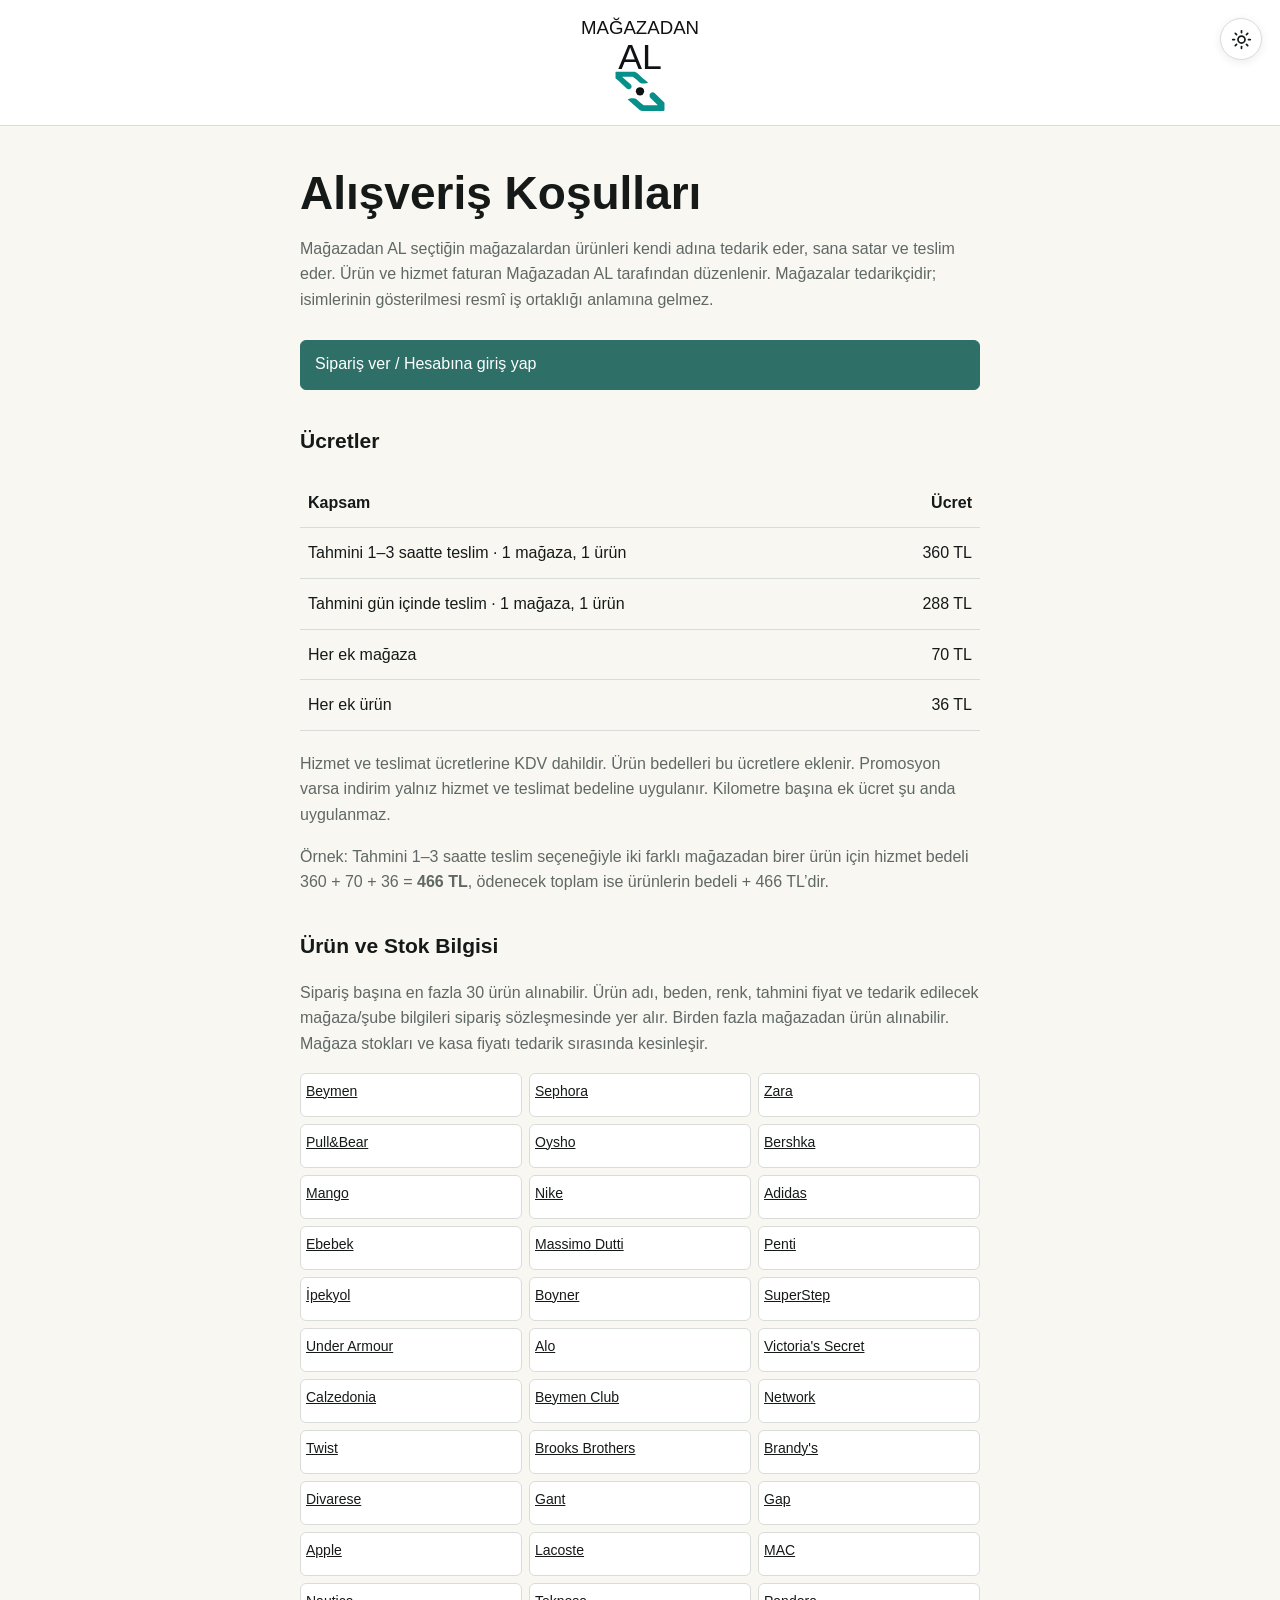
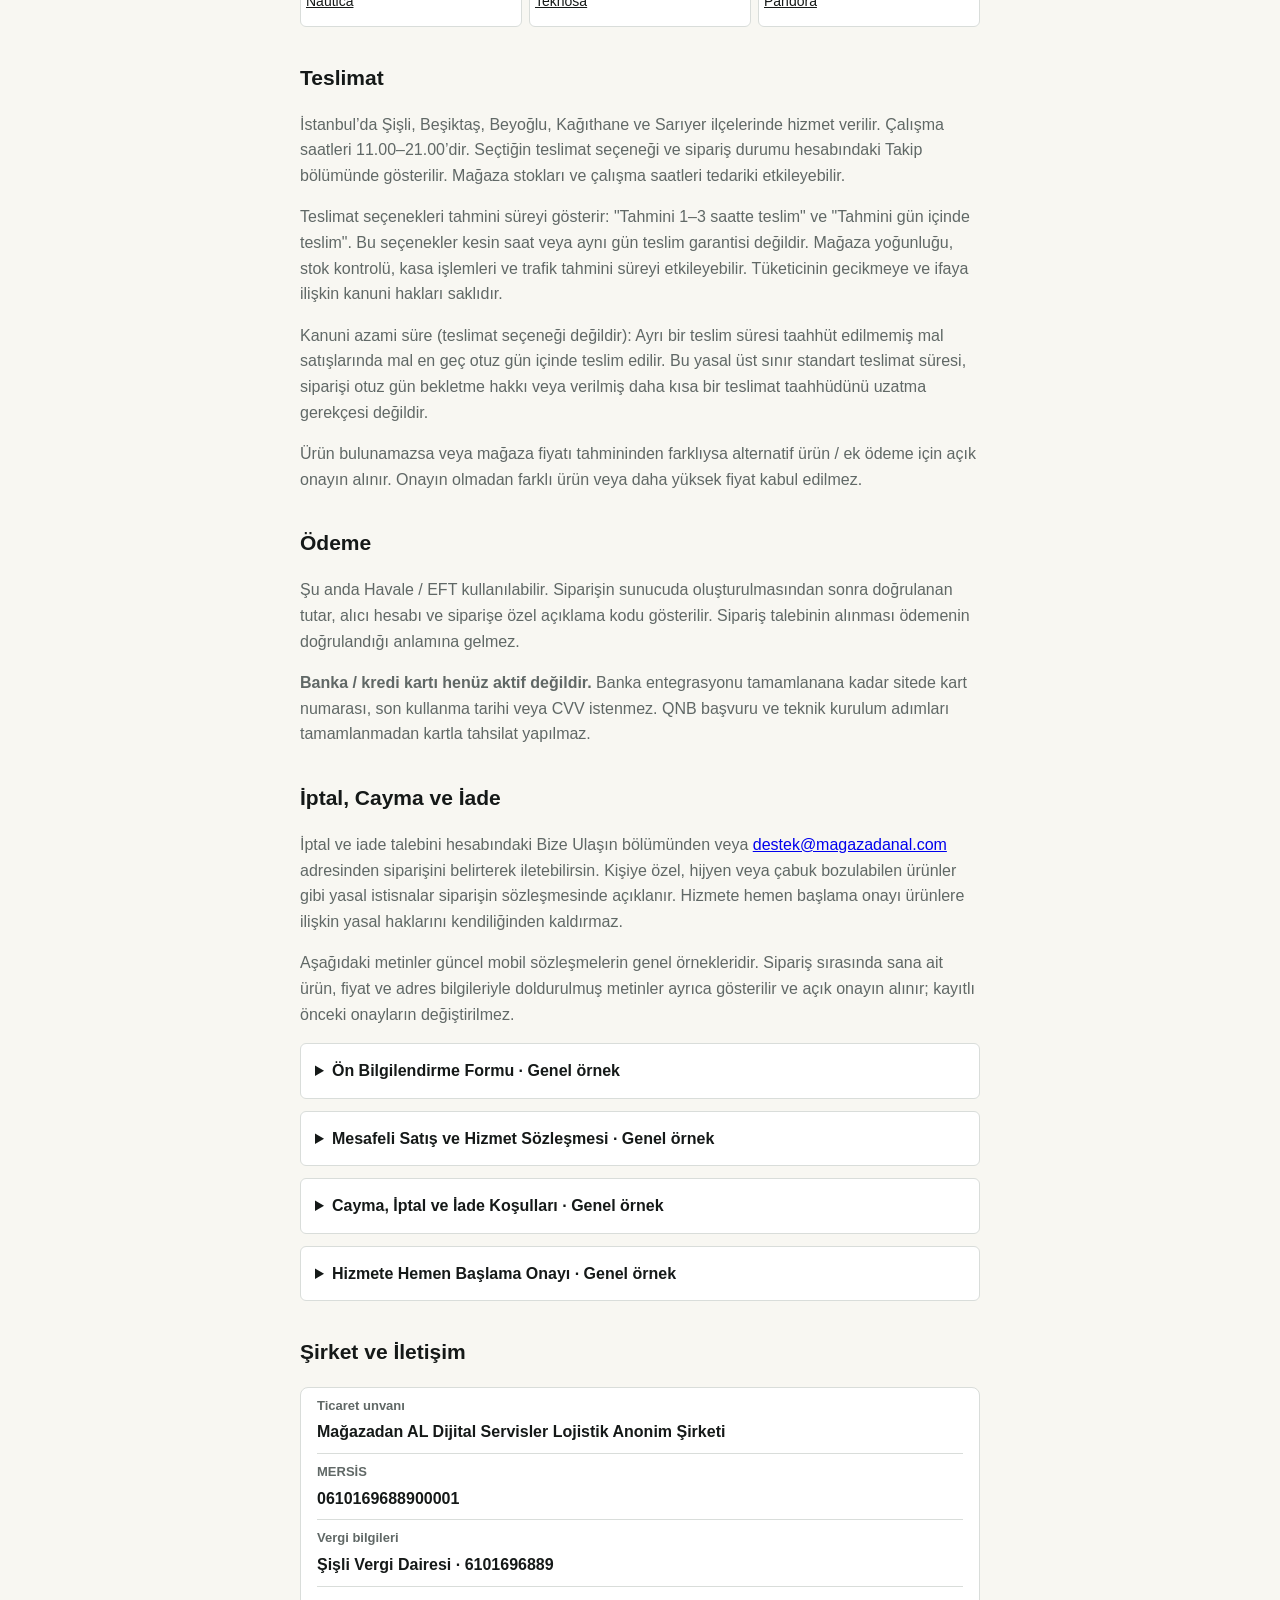
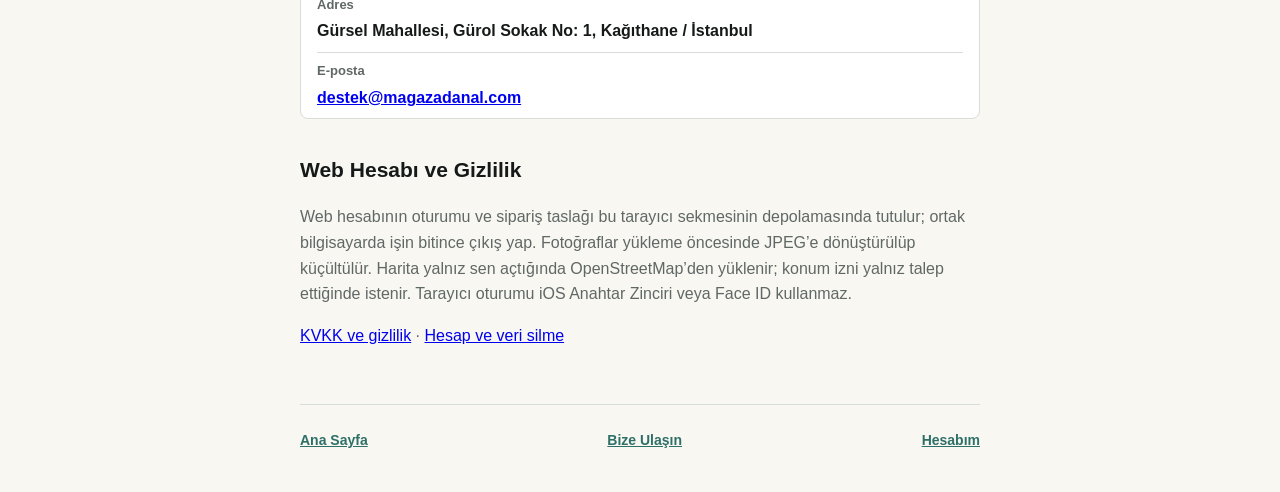
==== commit 33a772cd: "Prepare aligned order details and estimated delivery labels" ====
--- a/alisveris-kosullari/index.html
+++ b/alisveris-kosullari/index.html
@@ -17,18 +17,20 @@
     <a class="button primary-button" href="/hesabim/">Sipariş ver / Hesabına giriş yap</a>
     <h2>Ücretler</h2>
     <table class="fees-table"><thead><tr><th>Kapsam</th><th>Ücret</th></tr></thead><tbody>
-      <tr><td>1–3 saatte teslim · 1 mağaza, 1 ürün</td><td>360 TL</td></tr>
-      <tr><td>Gün içinde teslim · 1 mağaza, 1 ürün</td><td>288 TL</td></tr>
+      <tr><td>Tahmini 1–3 saatte teslim · 1 mağaza, 1 ürün</td><td>360 TL</td></tr>
+      <tr><td>Tahmini gün içinde teslim · 1 mağaza, 1 ürün</td><td>288 TL</td></tr>
       <tr><td>Her ek mağaza</td><td>70 TL</td></tr>
       <tr><td>Her ek ürün</td><td>36 TL</td></tr>
     </tbody></table>
     <p>Hizmet ve teslimat ücretlerine KDV dahildir. Ürün bedelleri bu ücretlere eklenir. Promosyon varsa indirim yalnız hizmet ve teslimat bedeline uygulanır. Kilometre başına ek ücret şu anda uygulanmaz.</p>
-    <p>Örnek: 1–3 saat teslimatla iki farklı mağazadan birer ürün için hizmet bedeli 360 + 70 + 36 = <strong>466 TL</strong>, ödenecek toplam ise ürünlerin bedeli + 466 TL’dir.</p>
+    <p>Örnek: Tahmini 1–3 saatte teslim seçeneğiyle iki farklı mağazadan birer ürün için hizmet bedeli 360 + 70 + 36 = <strong>466 TL</strong>, ödenecek toplam ise ürünlerin bedeli + 466 TL’dir.</p>
     <h2>Ürün ve Stok Bilgisi</h2>
     <p>Sipariş başına en fazla 30 ürün alınabilir. Ürün adı, beden, renk, tahmini fiyat ve tedarik edilecek mağaza/şube bilgileri sipariş sözleşmesinde yer alır. Birden fazla mağazadan ürün alınabilir. Mağaza stokları ve kasa fiyatı tedarik sırasında kesinleşir.</p>
     <div id="public-stores" class="store-grid" aria-label="Mağazalar"></div>
     <h2>Teslimat</h2>
     <p>İstanbul’da Şişli, Beşiktaş, Beyoğlu, Kağıthane ve Sarıyer ilçelerinde hizmet verilir. Çalışma saatleri 11.00–21.00’dir. Seçtiğin teslimat seçeneği ve sipariş durumu hesabındaki Takip bölümünde gösterilir. Mağaza stokları ve çalışma saatleri tedariki etkileyebilir.</p>
+    <p>Teslimat seçenekleri tahmini süreyi gösterir: "Tahmini 1–3 saatte teslim" ve "Tahmini gün içinde teslim". Bu seçenekler kesin saat veya aynı gün teslim garantisi değildir. Mağaza yoğunluğu, stok kontrolü, kasa işlemleri ve trafik tahmini süreyi etkileyebilir. Tüketicinin gecikmeye ve ifaya ilişkin kanuni hakları saklıdır.</p>
+    <p>Kanuni azami süre (teslimat seçeneği değildir): Ayrı bir teslim süresi taahhüt edilmemiş mal satışlarında mal en geç otuz gün içinde teslim edilir. Bu yasal üst sınır standart teslimat süresi, siparişi otuz gün bekletme hakkı veya verilmiş daha kısa bir teslimat taahhüdünü uzatma gerekçesi değildir.</p>
     <p>Ürün bulunamazsa veya mağaza fiyatı tahmininden farklıysa alternatif ürün / ek ödeme için açık onayın alınır. Onayın olmadan farklı ürün veya daha yüksek fiyat kabul edilmez.</p>
     <h2>Ödeme</h2>
     <p>Şu anda Havale / EFT kullanılabilir. Siparişin sunucuda oluşturulmasından sonra doğrulanan tutar, alıcı hesabı ve siparişe özel açıklama kodu gösterilir. Sipariş talebinin alınması ödemenin doğrulandığı anlamına gelmez.</p>
@@ -50,5 +52,5 @@
     <p><a href="/privacy/">KVKK ve gizlilik</a> · <a href="/hesap-silme/">Hesap ve veri silme</a></p>
   </main>
   <footer><a href="/">Ana Sayfa</a><a href="/destek/">Bize Ulaşın</a><a href="/hesabim/">Hesabım</a></footer>
-  <script src="/alisveris-kosullari/conditions.js?v=20261108-1" defer></script>
+  <script src="/alisveris-kosullari/conditions.js?v=20261113-1" defer></script>
 </body></html>
--- a/styles.css
+++ b/styles.css
@@ -131,10 +131,13 @@
 
 .home-header {
   width: min(760px, calc(100% - 36px));
-  flex-direction: row;
-  justify-content: space-between;
+  display: grid;
+  grid-template-columns: minmax(0, 1fr) 150px minmax(0, 1fr);
   gap: 16px;
 }
+
+.home-header .brand { grid-column: 2; justify-self: center; }
+.home-header .header-actions { grid-column: 3; justify-self: end; }
 
 .header-actions {
   display: flex;
@@ -156,6 +159,10 @@
   position: static;
   flex: 0 0 auto;
   box-shadow: none;
+}
+
+@media (max-width: 560px) {
+  .home-header .header-actions { grid-column: 1 / -1; grid-row: 2; }
 }
 
 main { padding: 42px 0 64px; }
@@ -387,6 +394,11 @@
 }
 
 .auth-page { max-width: 560px; }
+
+.confirmation-actions { display: flex; flex-wrap: wrap; gap: 12px; }
+.confirmation-actions .button { min-width: 180px; min-height: 48px; font: inherit; font-weight: 700; text-align: center; border-radius: 6px; cursor: pointer; }
+.confirmation-actions .button:disabled { opacity: 0.65; cursor: wait; }
+.confirmation-actions .button:focus-visible { outline: 3px solid var(--teal); outline-offset: 3px; }
 
 .eyebrow {
   margin: 0 0 8px;
@@ -765,7 +777,7 @@
   .bar { padding-top: 8px; }
   .theme-toggle { top: 12px; right: 12px; width: 38px; height: 38px; font-size: 18px; }
   .brand { width: 140px; height: 94px; }
-  .home-header { gap: 12px; }
+  .home-header { gap: 12px; grid-template-columns: minmax(0, 1fr) 120px minmax(0, 1fr); }
   .home-header .brand { width: 120px; height: 80px; flex: 0 0 auto; }
   .header-actions { gap: 8px; }
   .header-actions .button { min-height: 38px; padding: 7px 10px; }
--- a/hesabim/order-flow.css
+++ b/hesabim/order-flow.css
@@ -1,13 +1,14 @@
 .portal-page { width: min(900px, calc(100% - 32px)); padding-bottom: 50px; }
 .session-restoring { display: none; min-height: 240px; padding: 64px 0; text-align: center; color: var(--muted); }
 :root[data-session-state="restoring"] #auth-view { display: none !important; }
+:root[data-session-state="restoring"] #portal-view { display: none !important; }
 :root[data-session-state="restoring"] .session-restoring { display: block; }
 .portal-section.home-main { width: 100%; max-width: none; padding: 0; margin: 0; }
 .phone-field { display: grid; grid-template-columns: 110px minmax(0, 1fr); gap: 12px; min-width: 0; }
 .app-form-grid > .phone-field { grid-column: 1 / -1; }
 .product-photo-frame { position: relative; width: min(280px, 100%); aspect-ratio: 1; margin: 12px auto; }
-.product-photo-preview { display: grid; place-items: center; width: 100%; height: 100%; padding: 8px; border: 1px solid var(--line); border-radius: 6px; background: var(--panel); cursor: pointer; }
-.product-photo-preview img:not(.app-icon) { width: 100%; height: 100%; object-fit: contain; }
+.product-photo-preview { position: absolute; inset: 0; display: block; box-sizing: border-box; width: 100%; height: 100%; min-width: 0; min-height: 0; padding: 8px; overflow: hidden; border: 1px solid var(--line); border-radius: 6px; background: var(--panel); cursor: pointer; }
+.product-photo-preview img:not(.app-icon) { display: block; width: 100%; height: 100%; min-width: 0; min-height: 0; max-width: 100%; max-height: 100%; object-fit: contain; }
 .product-photo-preview:disabled { opacity: 1; cursor: default; }
 .product-photo-remove { position: absolute; top: 6px; right: 6px; }
 .order-app .photo-select-button { display: inline-flex; align-items: center; justify-content: center; gap: 10px; align-self: flex-start; margin: 0; min-height: 48px; padding: 10px 20px; border: 1px solid #2e7068; border-radius: 6px; background: #2e7068; color: #fff; font: inherit; font-size: 15px; font-weight: 700; cursor: pointer; }
@@ -16,7 +17,6 @@
 .store-pickup { padding: 14px 0; border-block: 1px solid var(--line); }
 .order-app .store-pickup h3 { margin: 0 0 12px; }
 .store-pickup .is-selected { border-color: #2e7068; background: #2e7068; color: #fff; }
-.pickup-location-value { margin: 6px 0 0; padding: 8px 10px; border: 1px solid var(--teal); border-radius: 6px; color: var(--ink); background: var(--panel); font-size: 14px; font-variant-numeric: tabular-nums; overflow-wrap: anywhere; }
 .link-field { position: relative; }
 .link-field > label { font-size: 14px; font-weight: 600; }
 .app-field.link-field input { padding-right: 95px; }
@@ -87,6 +87,13 @@
 .photo-preview { width: 72px; height: 72px; display: grid; place-items: center; padding: 0; border: 1px solid var(--line); border-radius: 6px; overflow: hidden; background: var(--soft-teal); cursor: pointer; flex-shrink: 0; }
 .photo-preview img:not(.app-icon) { width: 100%; height: 100%; object-fit: cover; }
 .photo-preview:disabled { cursor: default; }
+.profile-photo-avatar { width: 112px; height: 112px; flex-shrink: 0; display: grid; place-items: center; border: 1px solid var(--line); border-radius: 50%; padding: 0; margin: 0 auto 16px; background: var(--soft-teal); overflow: hidden; }
+button.profile-photo-avatar { cursor: pointer; }
+.profile-photo-avatar img:not(.app-icon) { width: 100%; height: 100%; object-fit: cover; }
+.profile-photo-editor { display: flex; align-items: center; justify-content: center; flex-wrap: wrap; gap: 12px; }
+.profile-photo-editor .profile-photo-avatar { margin: 0; }
+.profile-photo-frame { position: relative; width: 112px; height: 112px; flex-shrink: 0; }
+.profile-photo-frame .app-close { position: absolute; top: 0; right: 0; width: 30px; height: 30px; padding: 5px; }
 .cart-item { display: grid; grid-template-columns: 72px minmax(0, 1fr) auto; align-items: start; gap: 12px; border-bottom: 1px solid var(--line); padding: 16px 0; }
 .cart-item-detail { display: grid; gap: 3px; font-size: 14px; min-width: 0; overflow-wrap: anywhere; }
 .cart-item-detail small { color: var(--muted); }
@@ -106,6 +113,8 @@
 .price-summary { margin: 24px 0; padding: 18px 0; border-block: 1px solid var(--line); }
 .price-summary > div { display: grid; grid-template-columns: minmax(0, 1fr) max-content; gap: 20px; margin: 8px 0; font-size: 15px; }
 .price-summary dd { margin: 0; text-align: right; font-weight: 650; white-space: nowrap; }
+.guest-cart-offer { padding: 10px 0 14px; margin-bottom: 14px; border-bottom: 1px solid var(--line); }
+.guest-cart-offer p { margin-top: 0; }
 .price-summary > div:last-child { font-size: 18px; font-weight: 700; color: var(--teal); }
 .promo-form { display: flex; align-items: end; gap: 12px; }
 .promo-form .app-field { flex: 1; }
@@ -137,13 +146,14 @@
 button:disabled { opacity: 0.6; cursor: not-allowed; }
 button:focus-visible, a:focus-visible, summary:focus-visible { outline: 3px solid var(--teal); outline-offset: 3px; }
 @media (min-width: 900px) {
-  .portal-page:has(#portal-view:not([hidden])) { width: min(1120px, calc(100% - 48px)); }
+  .portal-page { width: min(1120px, calc(100% - 48px)); }
   .portal-layout { display: grid; grid-template-columns: 180px minmax(0, 1fr); gap: 32px; align-items: start; }
   .portal-tabs { display: flex; flex-direction: column; gap: 6px; margin: 0; padding: 0 16px 0 0; border-bottom: 0; border-right: 1px solid var(--line); position: fixed; top: clamp(16px, calc(100dvh - 320px), 160px); left: max(24px, calc((100vw - 1120px) / 2)); width: 180px; max-height: calc(100dvh - 32px); overflow-y: auto; }
   .portal-content { grid-column: 2; }
   .has-product-back .portal-content { padding-left: 84px; }
   .has-product-back .product-back { position: fixed; top: clamp(16px, calc(100dvh - 320px), 160px); left: calc(max(24px, (100vw - 1120px) / 2) + 212px); }
-  .home-signed-in > .home-main { max-width: 1120px; width: calc(100% - 48px); padding-left: 212px; }
+  .has-site-navigation > .home-main { max-width: 1120px; width: calc(100% - 48px); padding-left: 212px; }
+  .has-site-navigation #home-sidebar { top: 144px; max-height: calc(100dvh - 160px); }
   .portal-tab { flex: 0 0 auto; flex-direction: row; align-items: center; justify-content: flex-start; gap: 12px; min-height: 48px; padding: 12px 10px; border-bottom: 0; border-left: 3px solid transparent; font-size: 14px; text-align: left; }
   .portal-tab.is-active { border-bottom: 0; border-left-color: var(--teal); color: var(--teal); background: var(--soft-teal); }
   .portal-tabs .app-icon, .portal-tab::before { flex-shrink: 0; }
@@ -151,9 +161,6 @@
 }
 @media (max-width: 540px) {
   .portal-page { padding-bottom: 110px; }
-  .portal-tabs { position: fixed; top: auto; bottom: 0; left: 0; right: 0; margin: 0; padding: 6px 8px max(6px, env(safe-area-inset-bottom)); border-top: 1px solid var(--line); background: var(--panel); min-height: 76px; }
-  body:has(.portal-page) footer { padding-bottom: 110px; }
-  body.home-signed-in footer { padding-bottom: 110px; }
   .portal-toolbar { align-items: flex-start; gap: 8px; margin-bottom: 22px; }
   .portal-title { font-size: 21px; }
   .portal-actions .icon-command { display: none; }
@@ -195,6 +202,10 @@
 .legal-approval { min-height: 48px; padding-block: 8px; }
 .profile-menu { margin-block: 14px; }
 .profile-menu button, .profile-menu a { padding-block: 10px; min-height: 44px; }
+.auth-challenge-dialog { border: 1px solid var(--line, #dce4e1); border-radius: 8px; padding: 44px 8px 8px; width: min(400px, calc(100vw - 32px)); background: var(--surface, #fff); }
+.auth-challenge-dialog::backdrop { background: rgb(0 0 0 / 45%); }
+.auth-challenge-dialog > .app-close { position: absolute; top: 8px; right: 8px; }
+.auth-challenge-dialog iframe { display: block; border: 0; width: 100%; height: 300px; }
 .profile-details div { padding-block: 8px; }
 .saved-address { padding-block: 10px; }
 .app-dialog-header, .app-dialog-body { padding: 12px 16px; }
@@ -202,7 +213,14 @@
 .app-dialog-body > .muted { font-size: 12px; line-height: 1.4; margin-block: 8px; }
 .app-map { height: min(280px, 42dvh); margin-block: 10px; }
 @media (min-width: 900px) {
-  .portal-tabs, .has-product-back .product-back { top: clamp(16px, calc(100dvh - 320px), 112px); }
+  #account-sidebar, .has-product-back .product-back { top: 112px; max-height: calc(100dvh - 128px); }
+}
+@media (max-width: 899px) {
+  .portal-tabs { position: fixed; top: auto; bottom: 0; left: 0; right: 0; margin: 0; padding: 6px 8px max(6px, env(safe-area-inset-bottom)); border-top: 1px solid var(--line); background: var(--panel); min-height: 76px; }
+  body:has(.portal-page) footer, body.has-site-navigation footer { padding-bottom: 110px; }
+  .has-product-back > header { position: sticky; top: 0; z-index: 460; }
+  .has-product-back .product-back { position: fixed; top: 21px; left: max(16px, env(safe-area-inset-left)); margin: 0; z-index: 470; }
+  .has-product-back .theme-toggle { z-index: 480; }
 }
 @media (max-width: 540px) {
   .portal-page { padding-bottom: 96px; }
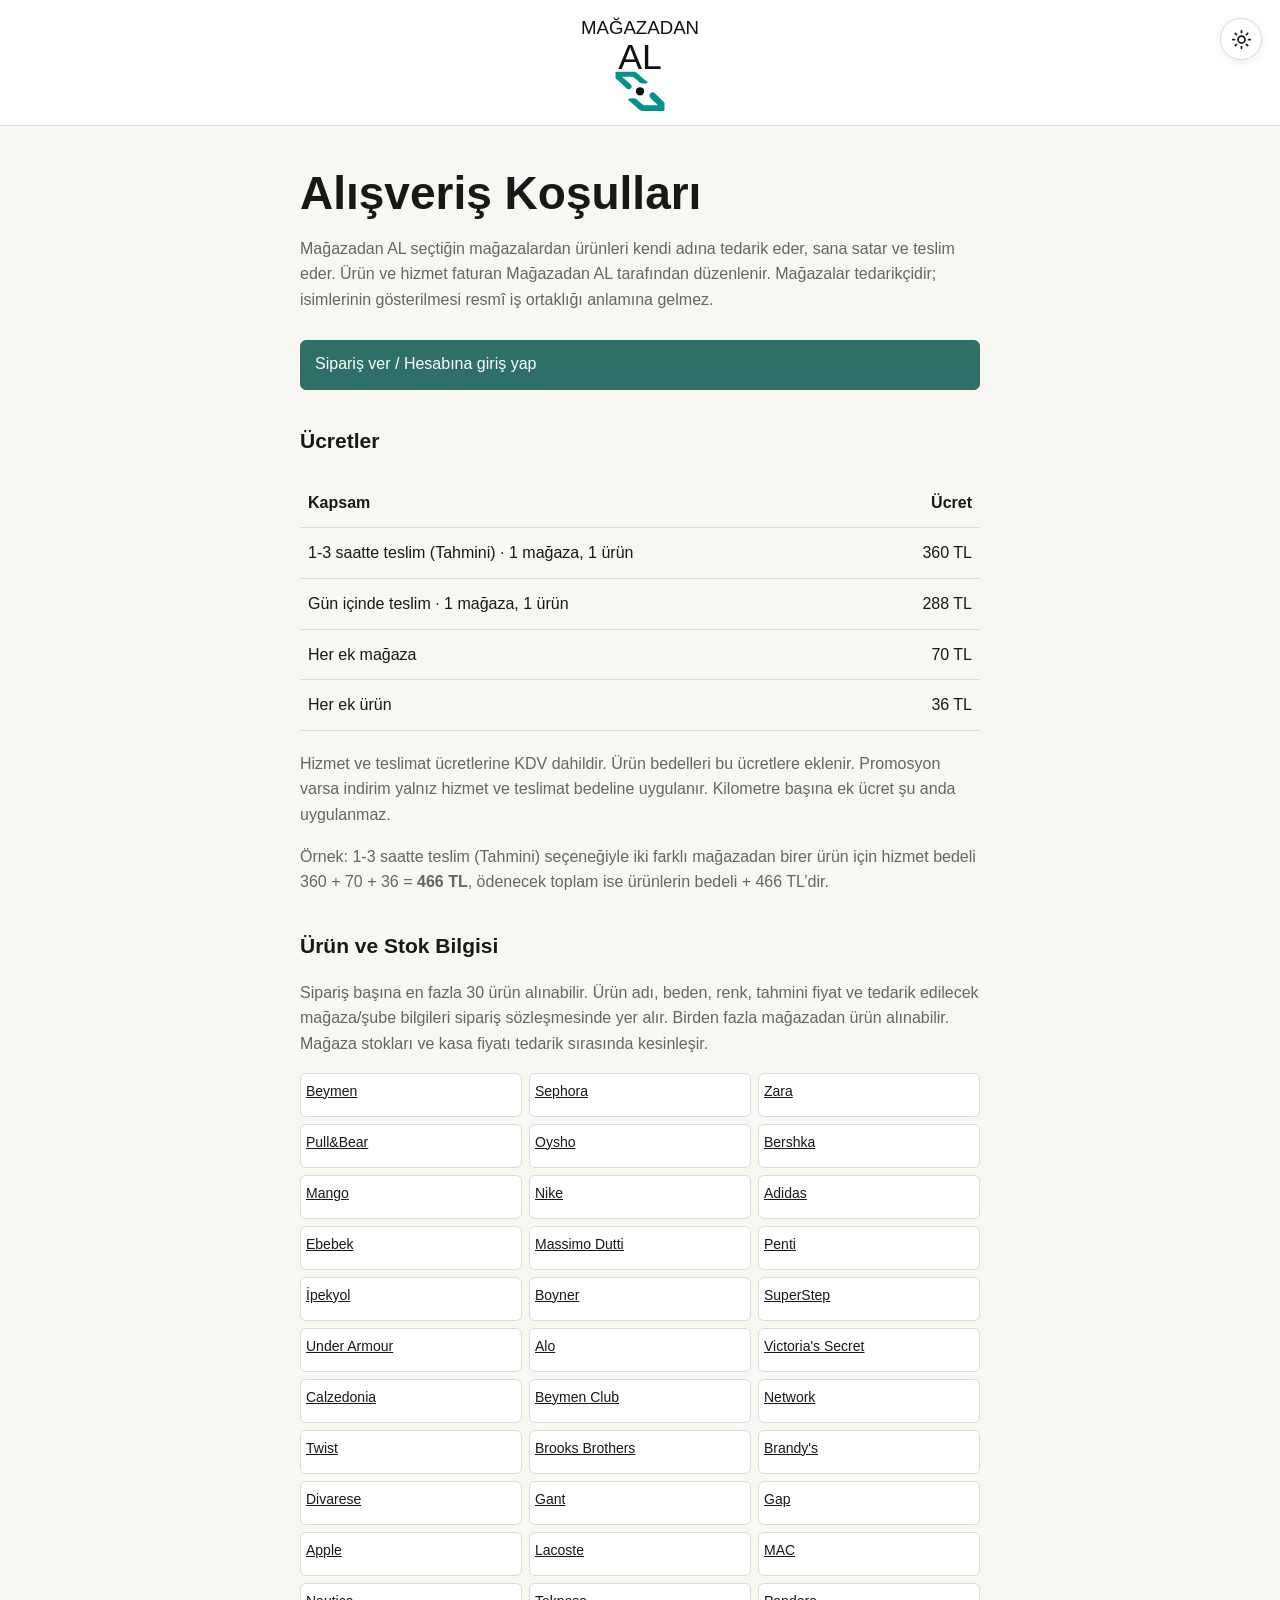
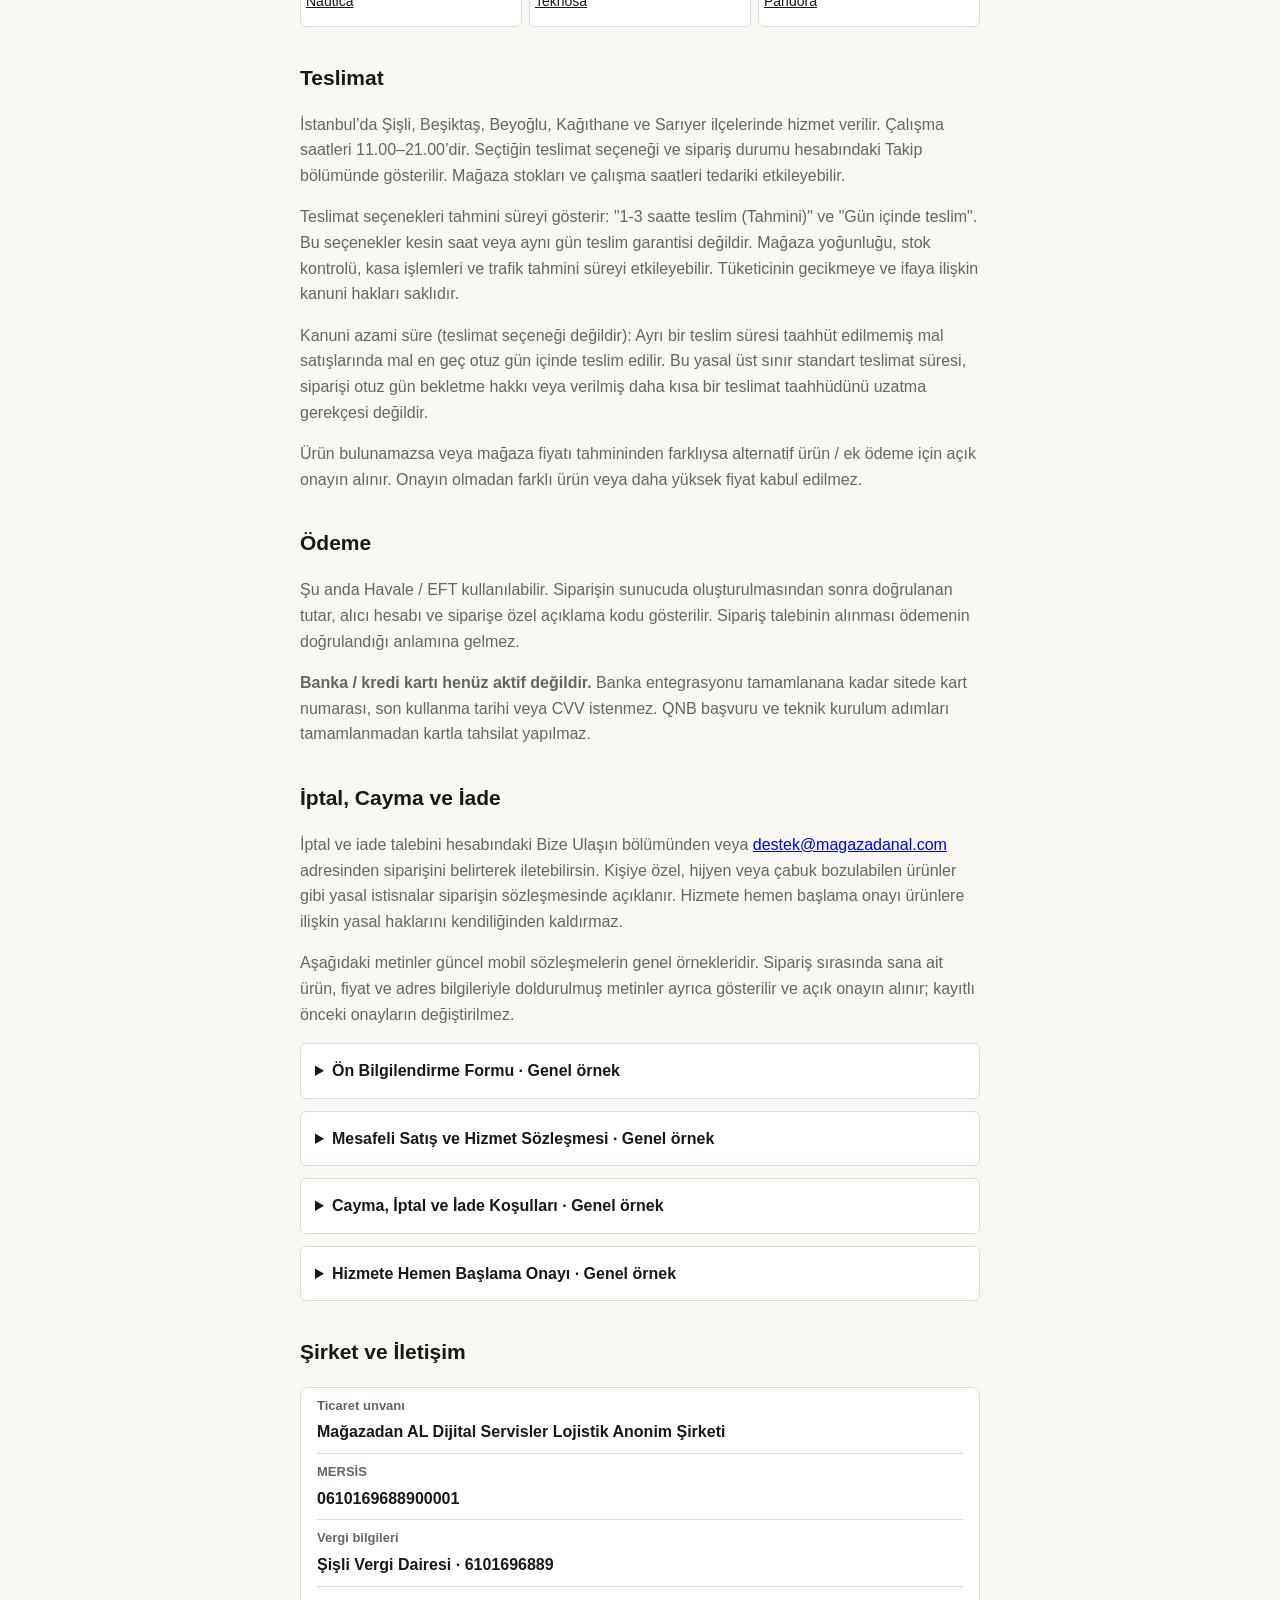
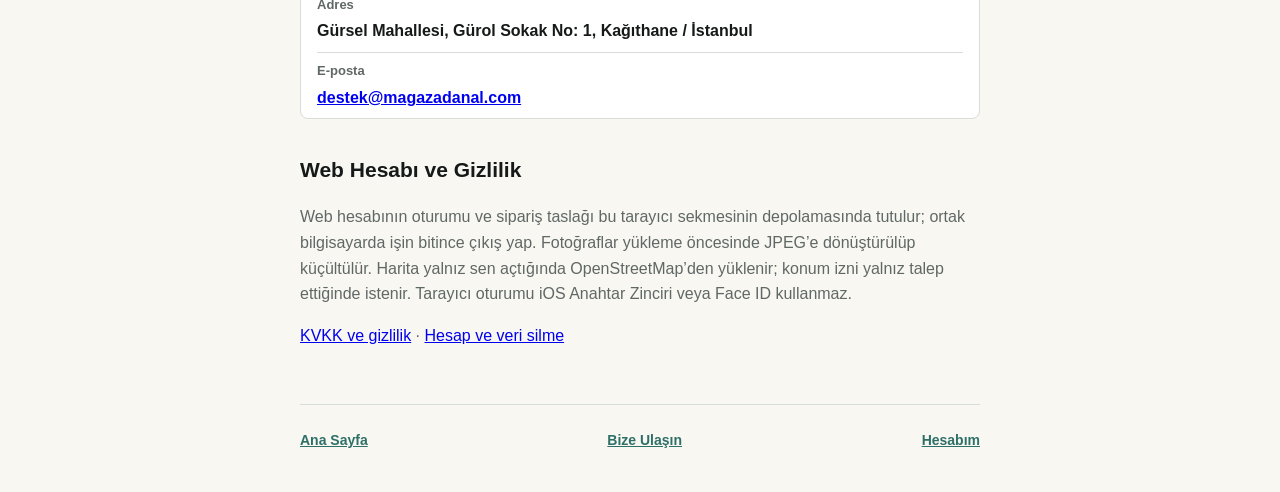
==== commit 3de1f21f: "Keep estimated suffix only on express delivery choice" ====
--- a/alisveris-kosullari/index.html
+++ b/alisveris-kosullari/index.html
@@ -17,19 +17,19 @@
     <a class="button primary-button" href="/hesabim/">Sipariş ver / Hesabına giriş yap</a>
     <h2>Ücretler</h2>
     <table class="fees-table"><thead><tr><th>Kapsam</th><th>Ücret</th></tr></thead><tbody>
-      <tr><td>Tahmini 1–3 saatte teslim · 1 mağaza, 1 ürün</td><td>360 TL</td></tr>
-      <tr><td>Tahmini gün içinde teslim · 1 mağaza, 1 ürün</td><td>288 TL</td></tr>
+      <tr><td>1-3 saatte teslim (Tahmini) · 1 mağaza, 1 ürün</td><td>360 TL</td></tr>
+      <tr><td>Gün içinde teslim · 1 mağaza, 1 ürün</td><td>288 TL</td></tr>
       <tr><td>Her ek mağaza</td><td>70 TL</td></tr>
       <tr><td>Her ek ürün</td><td>36 TL</td></tr>
     </tbody></table>
     <p>Hizmet ve teslimat ücretlerine KDV dahildir. Ürün bedelleri bu ücretlere eklenir. Promosyon varsa indirim yalnız hizmet ve teslimat bedeline uygulanır. Kilometre başına ek ücret şu anda uygulanmaz.</p>
-    <p>Örnek: Tahmini 1–3 saatte teslim seçeneğiyle iki farklı mağazadan birer ürün için hizmet bedeli 360 + 70 + 36 = <strong>466 TL</strong>, ödenecek toplam ise ürünlerin bedeli + 466 TL’dir.</p>
+    <p>Örnek: 1-3 saatte teslim (Tahmini) seçeneğiyle iki farklı mağazadan birer ürün için hizmet bedeli 360 + 70 + 36 = <strong>466 TL</strong>, ödenecek toplam ise ürünlerin bedeli + 466 TL’dir.</p>
     <h2>Ürün ve Stok Bilgisi</h2>
     <p>Sipariş başına en fazla 30 ürün alınabilir. Ürün adı, beden, renk, tahmini fiyat ve tedarik edilecek mağaza/şube bilgileri sipariş sözleşmesinde yer alır. Birden fazla mağazadan ürün alınabilir. Mağaza stokları ve kasa fiyatı tedarik sırasında kesinleşir.</p>
     <div id="public-stores" class="store-grid" aria-label="Mağazalar"></div>
     <h2>Teslimat</h2>
     <p>İstanbul’da Şişli, Beşiktaş, Beyoğlu, Kağıthane ve Sarıyer ilçelerinde hizmet verilir. Çalışma saatleri 11.00–21.00’dir. Seçtiğin teslimat seçeneği ve sipariş durumu hesabındaki Takip bölümünde gösterilir. Mağaza stokları ve çalışma saatleri tedariki etkileyebilir.</p>
-    <p>Teslimat seçenekleri tahmini süreyi gösterir: "Tahmini 1–3 saatte teslim" ve "Tahmini gün içinde teslim". Bu seçenekler kesin saat veya aynı gün teslim garantisi değildir. Mağaza yoğunluğu, stok kontrolü, kasa işlemleri ve trafik tahmini süreyi etkileyebilir. Tüketicinin gecikmeye ve ifaya ilişkin kanuni hakları saklıdır.</p>
+    <p>Teslimat seçenekleri tahmini süreyi gösterir: "1-3 saatte teslim (Tahmini)" ve "Gün içinde teslim". Bu seçenekler kesin saat veya aynı gün teslim garantisi değildir. Mağaza yoğunluğu, stok kontrolü, kasa işlemleri ve trafik tahmini süreyi etkileyebilir. Tüketicinin gecikmeye ve ifaya ilişkin kanuni hakları saklıdır.</p>
     <p>Kanuni azami süre (teslimat seçeneği değildir): Ayrı bir teslim süresi taahhüt edilmemiş mal satışlarında mal en geç otuz gün içinde teslim edilir. Bu yasal üst sınır standart teslimat süresi, siparişi otuz gün bekletme hakkı veya verilmiş daha kısa bir teslimat taahhüdünü uzatma gerekçesi değildir.</p>
     <p>Ürün bulunamazsa veya mağaza fiyatı tahmininden farklıysa alternatif ürün / ek ödeme için açık onayın alınır. Onayın olmadan farklı ürün veya daha yüksek fiyat kabul edilmez.</p>
     <h2>Ödeme</h2>
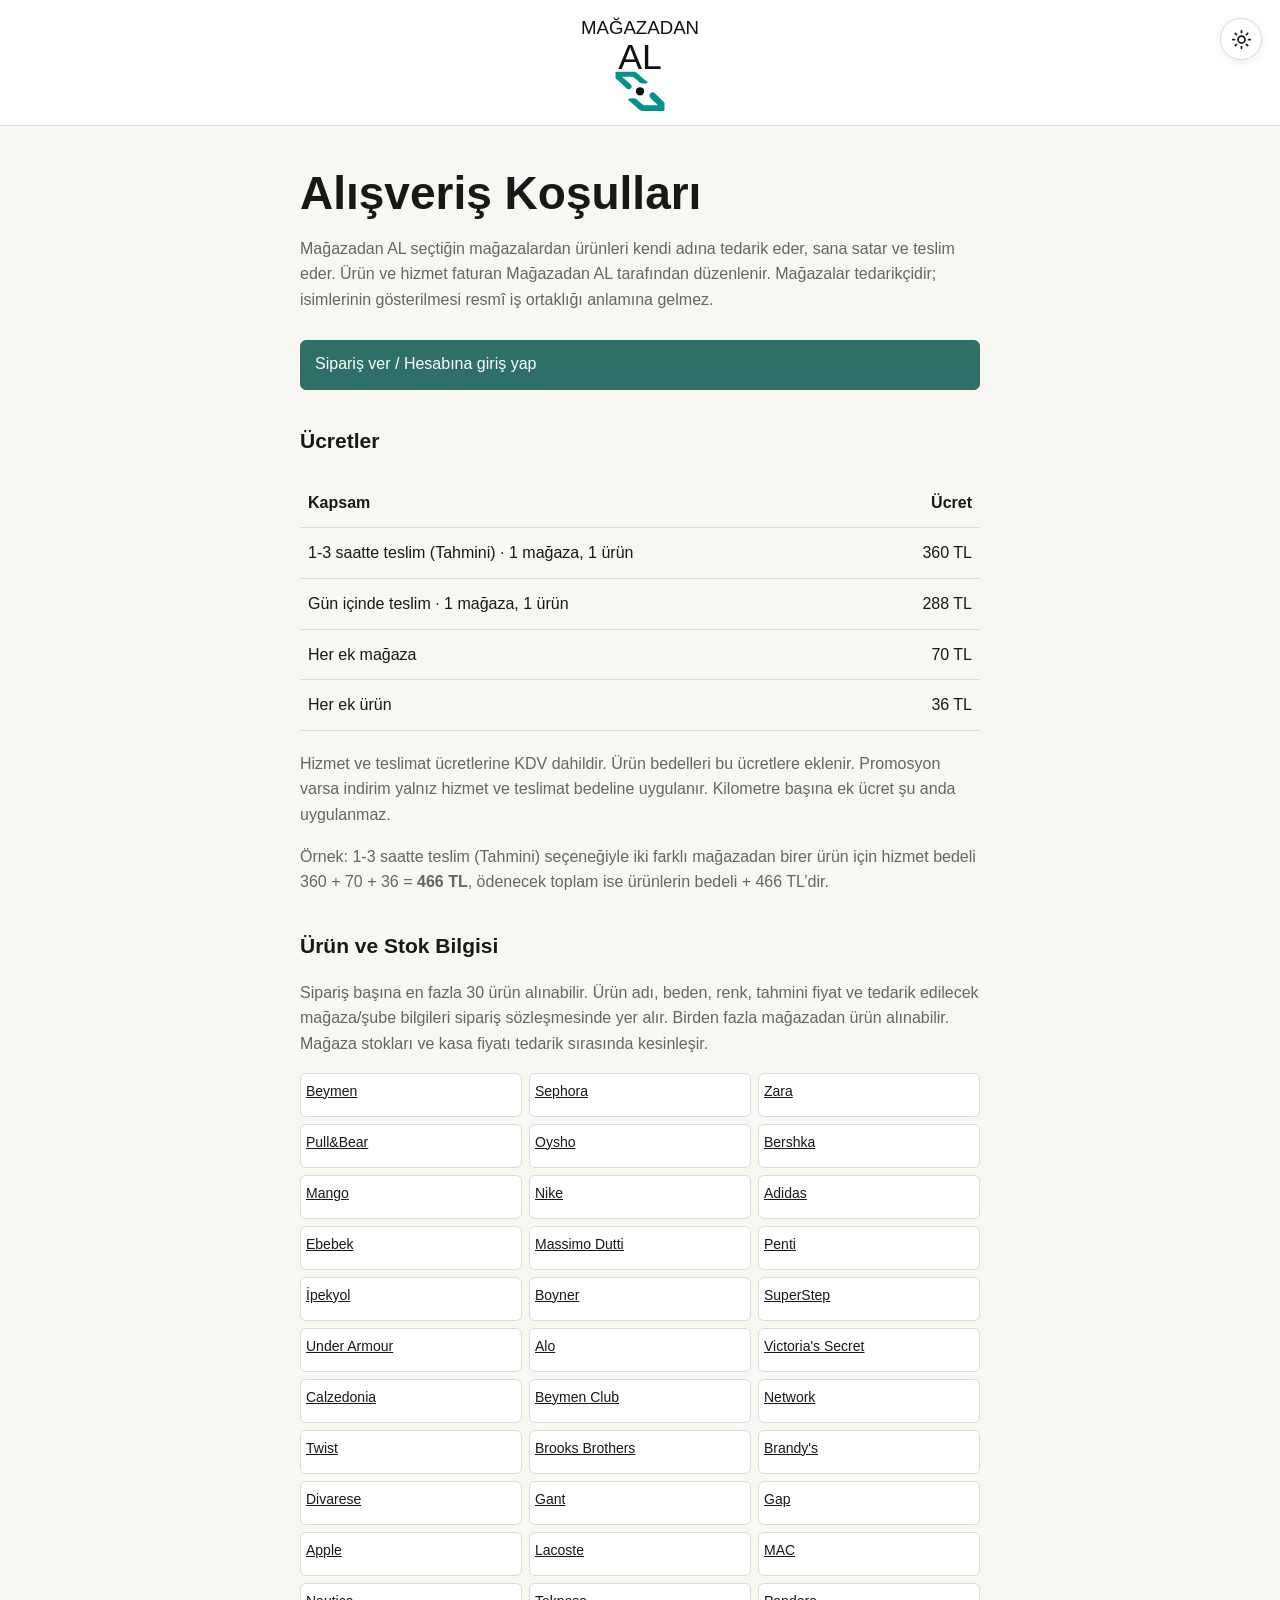
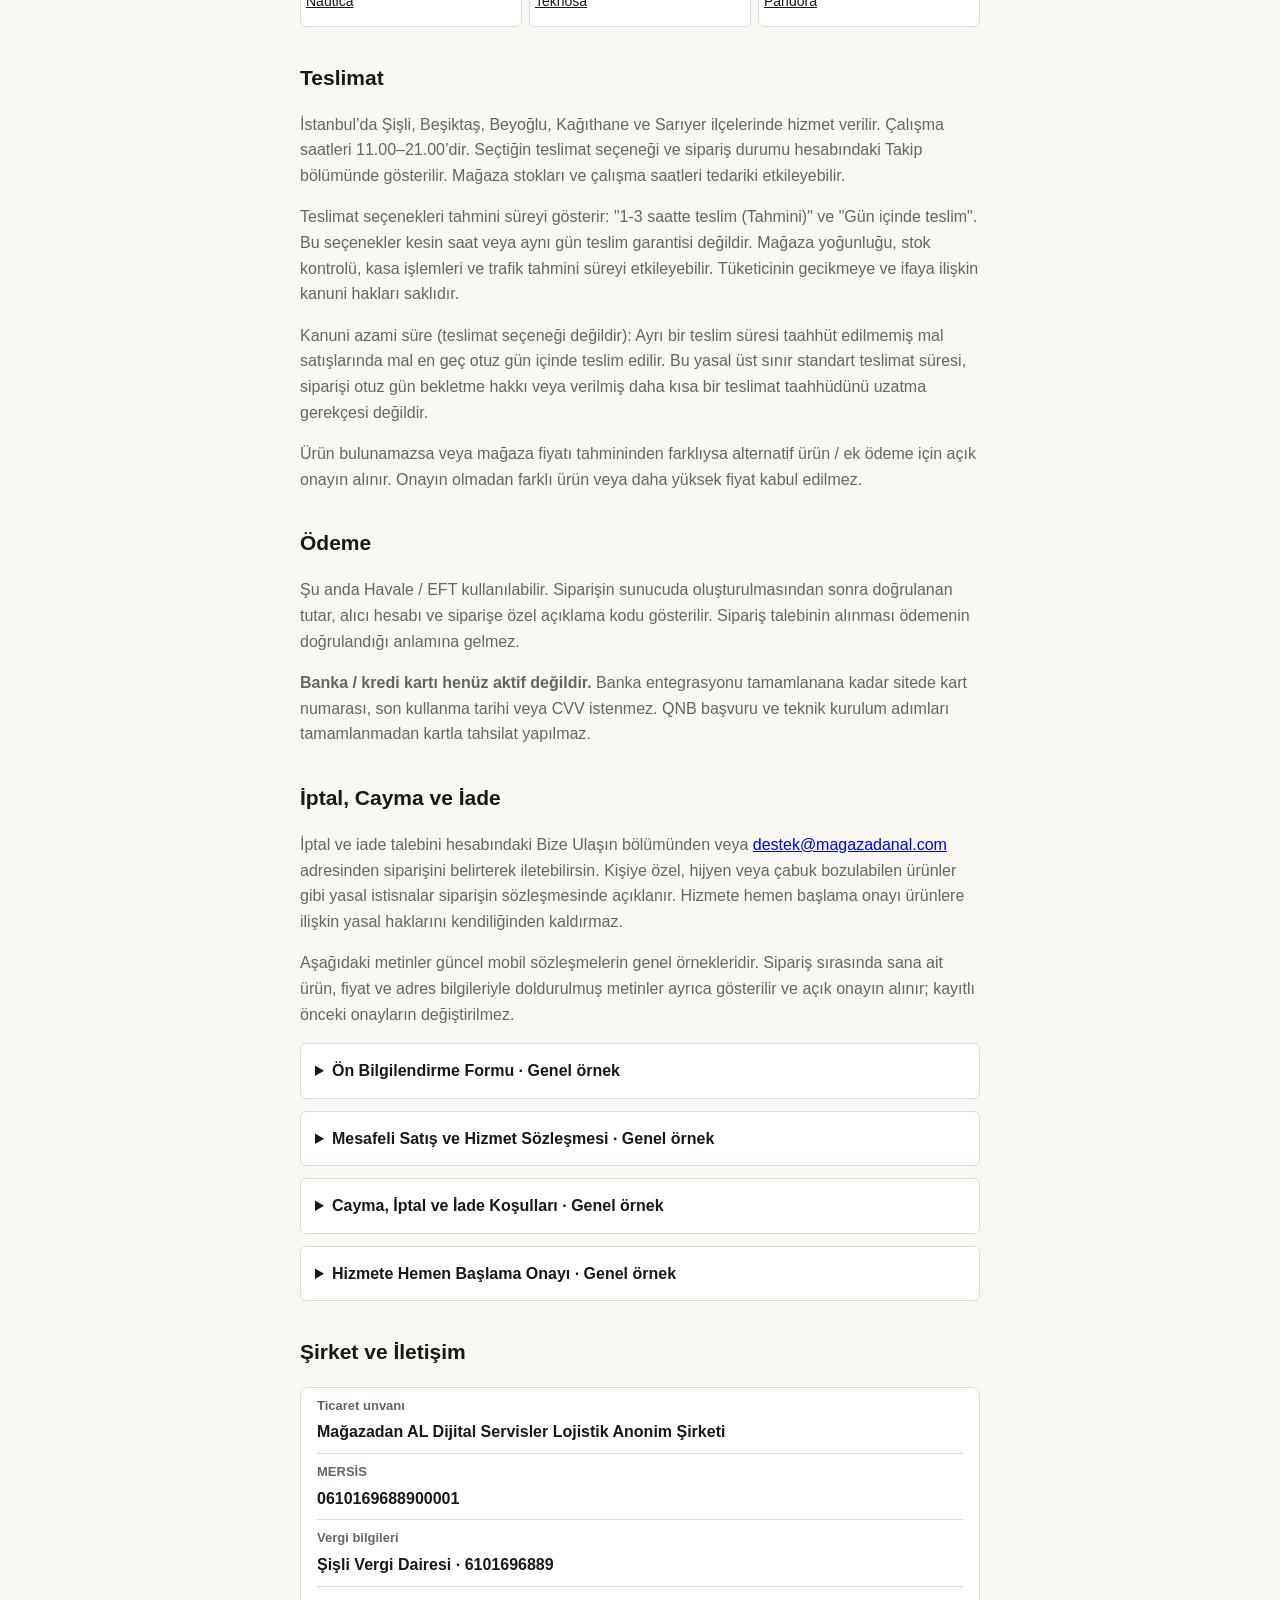
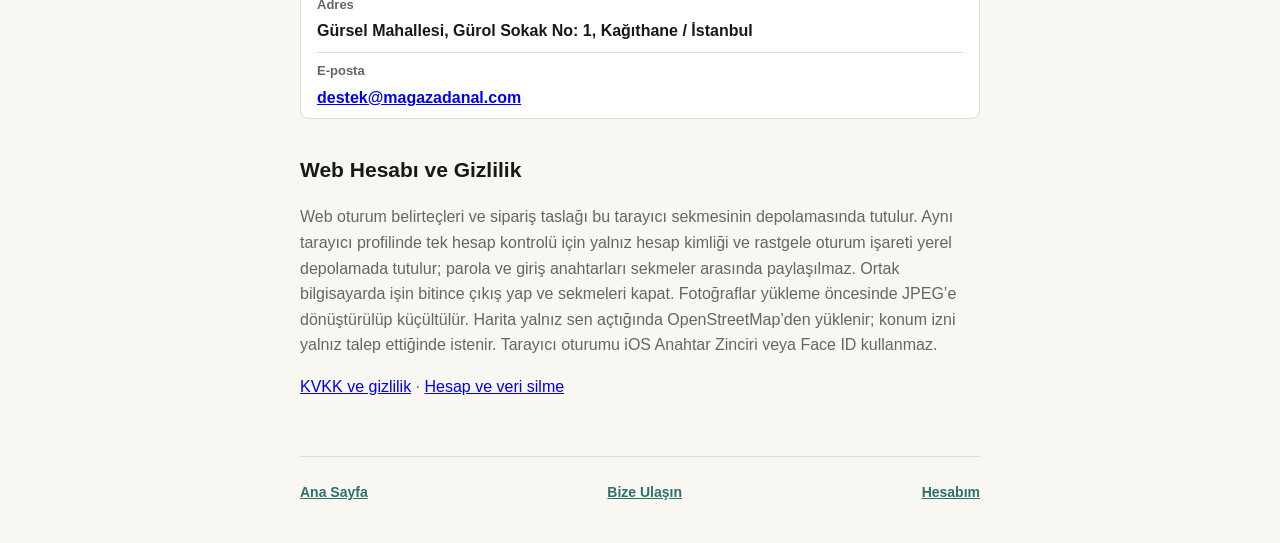
==== commit b7638fd2: "Keep one account per browser without sharing credentials or affecting other devices" ====
--- a/alisveris-kosullari/index.html
+++ b/alisveris-kosullari/index.html
@@ -48,7 +48,7 @@
       <div><dt>E-posta</dt><dd><a href="mailto:destek@magazadanal.com">destek@magazadanal.com</a></dd></div>
     </dl>
     <h2>Web Hesabı ve Gizlilik</h2>
-    <p>Web hesabının oturumu ve sipariş taslağı bu tarayıcı sekmesinin depolamasında tutulur; ortak bilgisayarda işin bitince çıkış yap. Fotoğraflar yükleme öncesinde JPEG’e dönüştürülüp küçültülür. Harita yalnız sen açtığında OpenStreetMap’den yüklenir; konum izni yalnız talep ettiğinde istenir. Tarayıcı oturumu iOS Anahtar Zinciri veya Face ID kullanmaz.</p>
+    <p>Web oturum belirteçleri ve sipariş taslağı bu tarayıcı sekmesinin depolamasında tutulur. Aynı tarayıcı profilinde tek hesap kontrolü için yalnız hesap kimliği ve rastgele oturum işareti yerel depolamada tutulur; parola ve giriş anahtarları sekmeler arasında paylaşılmaz. Ortak bilgisayarda işin bitince çıkış yap ve sekmeleri kapat. Fotoğraflar yükleme öncesinde JPEG’e dönüştürülüp küçültülür. Harita yalnız sen açtığında OpenStreetMap’den yüklenir; konum izni yalnız talep ettiğinde istenir. Tarayıcı oturumu iOS Anahtar Zinciri veya Face ID kullanmaz.</p>
     <p><a href="/privacy/">KVKK ve gizlilik</a> · <a href="/hesap-silme/">Hesap ve veri silme</a></p>
   </main>
   <footer><a href="/">Ana Sayfa</a><a href="/destek/">Bize Ulaşın</a><a href="/hesabim/">Hesabım</a></footer>
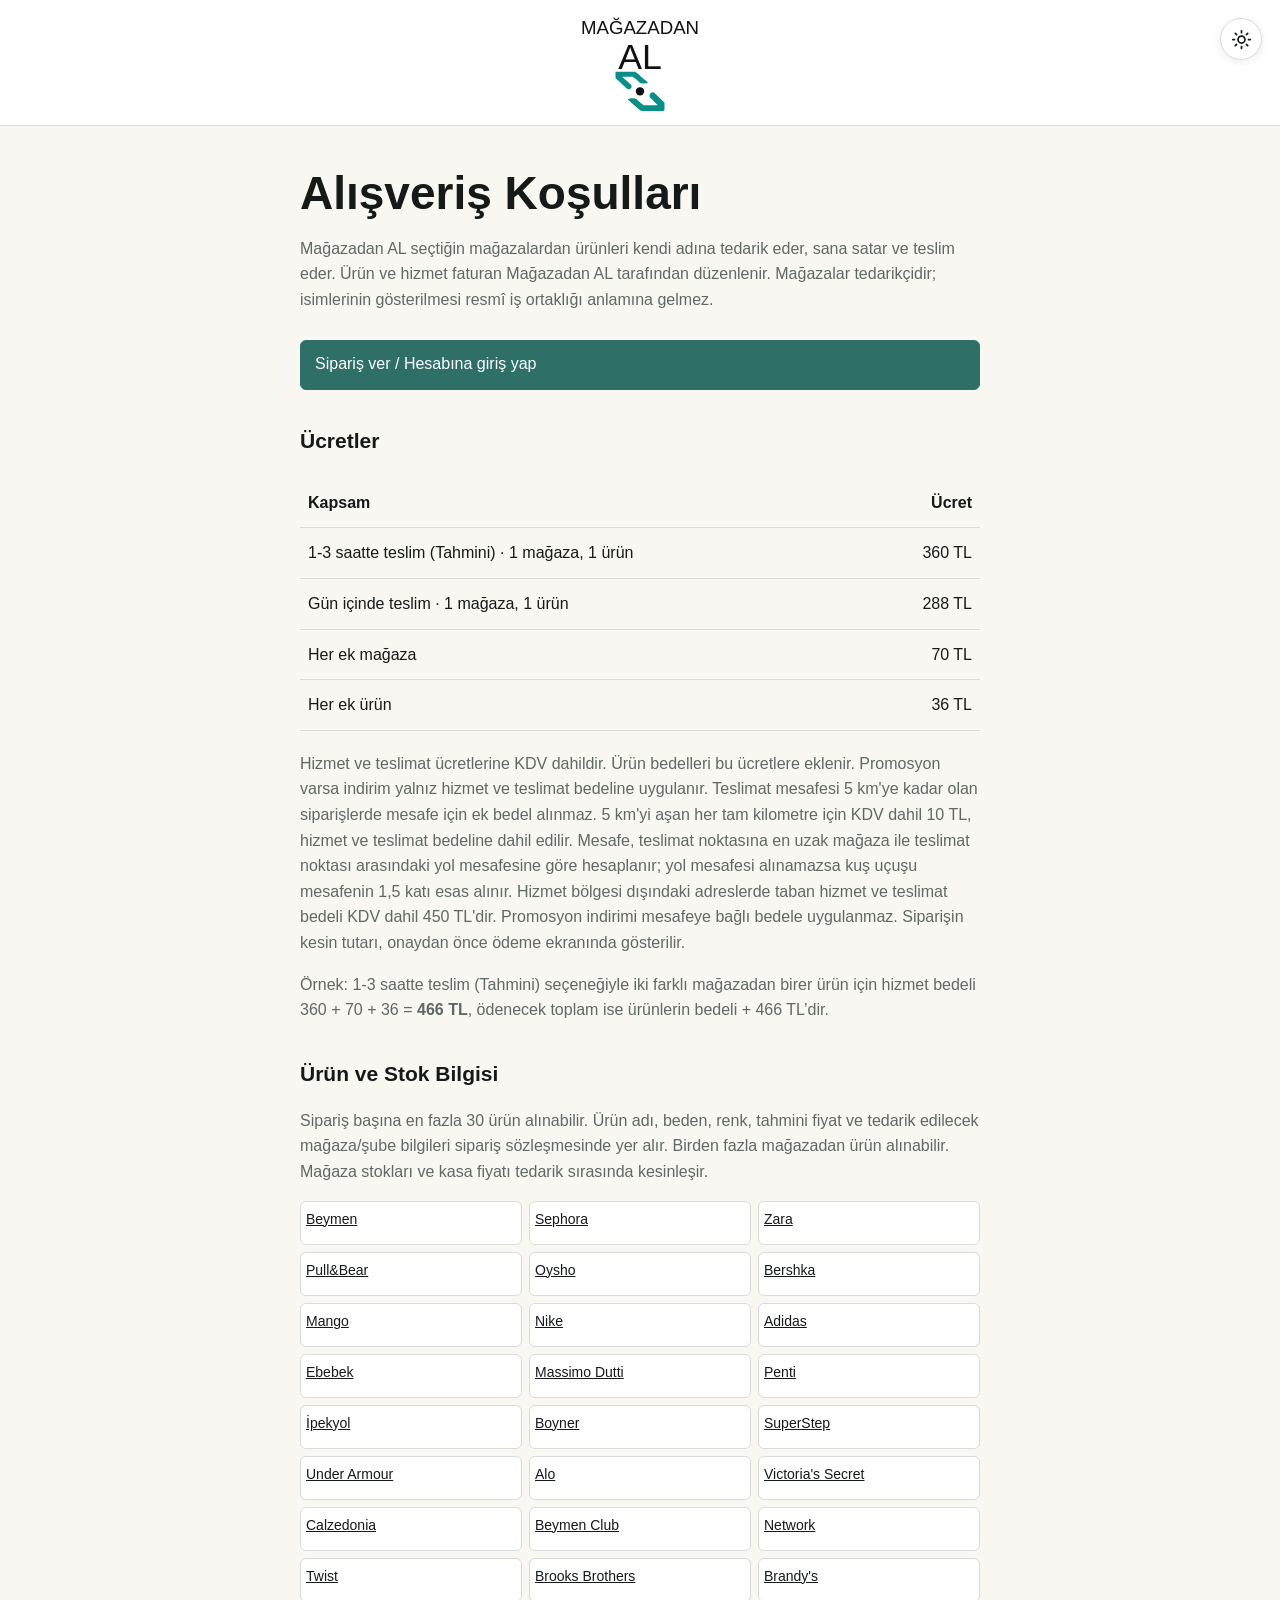
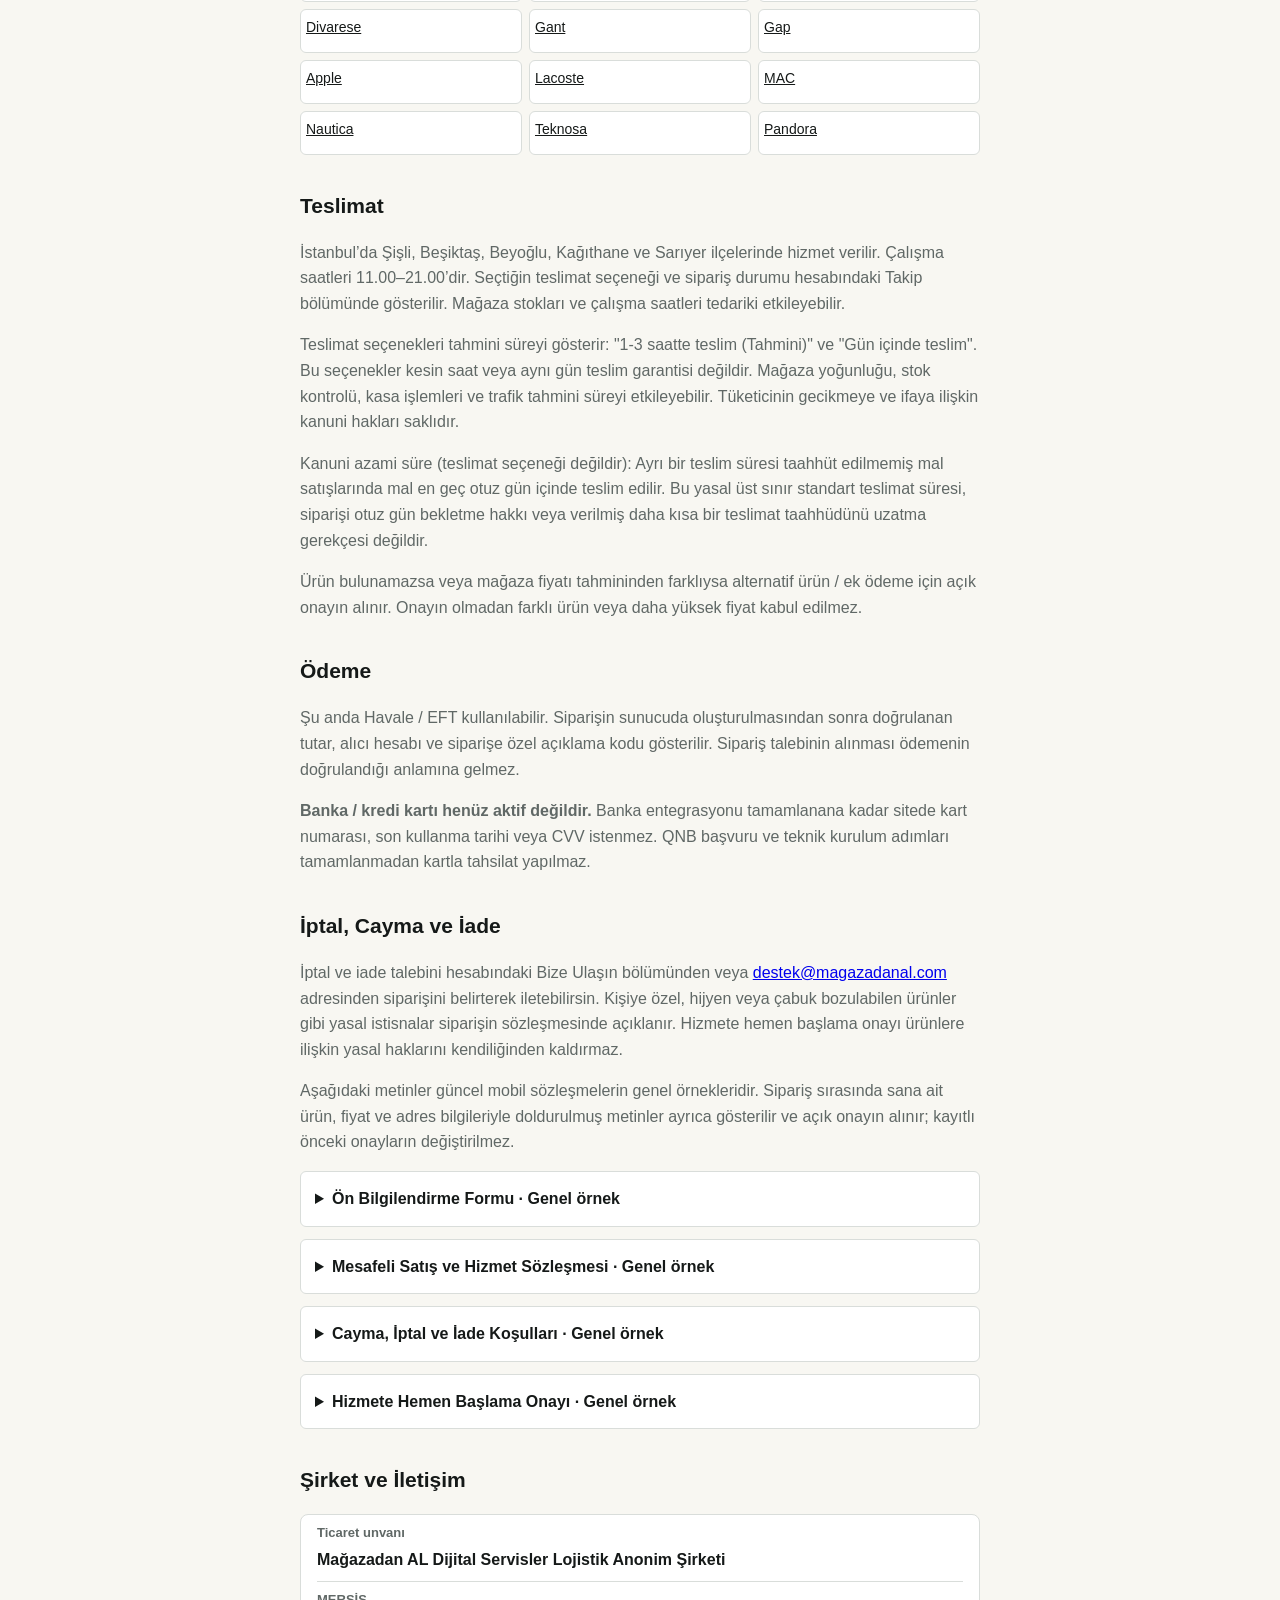
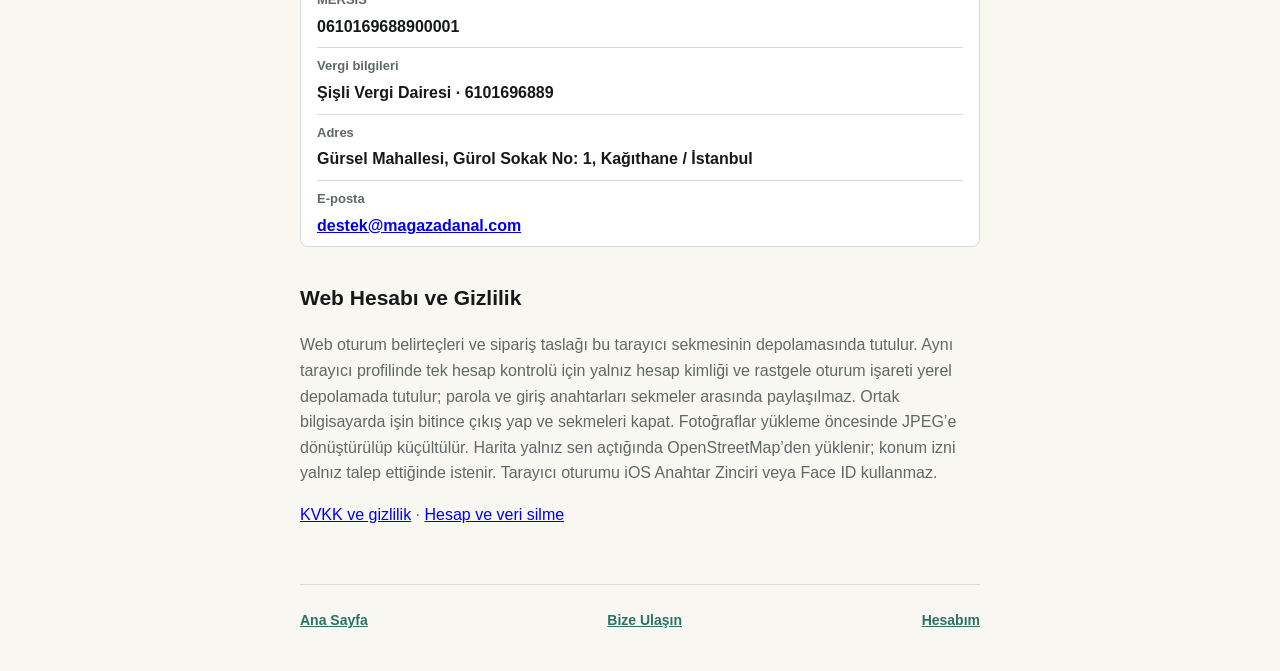
==== commit 43c0b33f: "Km ücreti: mesafe teklifi, v9 sipariş yolu ve v13 sözleşmeler İlk 5 km ücretsiz, sonrası her tam km " ====
--- a/alisveris-kosullari/index.html
+++ b/alisveris-kosullari/index.html
@@ -22,7 +22,7 @@
       <tr><td>Her ek mağaza</td><td>70 TL</td></tr>
       <tr><td>Her ek ürün</td><td>36 TL</td></tr>
     </tbody></table>
-    <p>Hizmet ve teslimat ücretlerine KDV dahildir. Ürün bedelleri bu ücretlere eklenir. Promosyon varsa indirim yalnız hizmet ve teslimat bedeline uygulanır. Kilometre başına ek ücret şu anda uygulanmaz.</p>
+    <p>Hizmet ve teslimat ücretlerine KDV dahildir. Ürün bedelleri bu ücretlere eklenir. Promosyon varsa indirim yalnız hizmet ve teslimat bedeline uygulanır. Teslimat mesafesi 5 km'ye kadar olan siparişlerde mesafe için ek bedel alınmaz. 5 km'yi aşan her tam kilometre için KDV dahil 10 TL, hizmet ve teslimat bedeline dahil edilir. Mesafe, teslimat noktasına en uzak mağaza ile teslimat noktası arasındaki yol mesafesine göre hesaplanır; yol mesafesi alınamazsa kuş uçuşu mesafenin 1,5 katı esas alınır. Hizmet bölgesi dışındaki adreslerde taban hizmet ve teslimat bedeli KDV dahil 450 TL'dir. Promosyon indirimi mesafeye bağlı bedele uygulanmaz. Siparişin kesin tutarı, onaydan önce ödeme ekranında gösterilir.</p>
     <p>Örnek: 1-3 saatte teslim (Tahmini) seçeneğiyle iki farklı mağazadan birer ürün için hizmet bedeli 360 + 70 + 36 = <strong>466 TL</strong>, ödenecek toplam ise ürünlerin bedeli + 466 TL’dir.</p>
     <h2>Ürün ve Stok Bilgisi</h2>
     <p>Sipariş başına en fazla 30 ürün alınabilir. Ürün adı, beden, renk, tahmini fiyat ve tedarik edilecek mağaza/şube bilgileri sipariş sözleşmesinde yer alır. Birden fazla mağazadan ürün alınabilir. Mağaza stokları ve kasa fiyatı tedarik sırasında kesinleşir.</p>
@@ -52,5 +52,5 @@
     <p><a href="/privacy/">KVKK ve gizlilik</a> · <a href="/hesap-silme/">Hesap ve veri silme</a></p>
   </main>
   <footer><a href="/">Ana Sayfa</a><a href="/destek/">Bize Ulaşın</a><a href="/hesabim/">Hesabım</a></footer>
-  <script src="/alisveris-kosullari/conditions.js?v=20261113-1" defer></script>
+  <script src="/alisveris-kosullari/conditions.js?v=20261119-1" defer></script>
 </body></html>
--- a/styles.css
+++ b/styles.css
@@ -226,20 +226,18 @@
 .store-brand {
   display: grid;
   min-width: 0;
-  min-height: 82px;
+  min-height: 44px;
   place-items: center;
-  padding: 12px;
+  padding: 9px 6px;
   border: 1px solid var(--line);
   border-radius: 8px;
-  background: #ffffff;
-  color-scheme: light;
-}
-
-.store-brand img {
-  display: block;
-  width: 100%;
-  height: 48px;
-  object-fit: contain;
+  background: var(--panel);
+  color: var(--ink);
+  font-size: 14px;
+  font-weight: 600;
+  line-height: 1.2;
+  text-align: center;
+  overflow-wrap: anywhere;
 }
 
 .home-brand-note {
@@ -247,6 +245,14 @@
   color: var(--ink);
   font-size: 14px;
   font-weight: 750;
+  text-align: center;
+}
+
+.home-brand-disclaimer {
+  margin: 6px 0 0;
+  color: var(--muted);
+  font-size: 12px;
+  line-height: 1.4;
   text-align: center;
 }
 
@@ -293,13 +299,19 @@
 
 .app-download {
   display: grid;
-  grid-template-columns: minmax(0, 1fr) 168px;
+  grid-template-columns: minmax(0, 1fr) auto;
   gap: 32px;
   align-items: center;
 }
 
 .app-download h2 { margin: 0; font-size: 26px; }
 .app-download p:last-child { margin: 9px 0 0; }
+
+.app-download-options {
+  display: grid;
+  grid-template-columns: repeat(2, 168px);
+  gap: 12px;
+}
 
 .app-download-placeholder {
   display: grid;
@@ -315,8 +327,6 @@
   text-align: center;
 }
 
-.app-download-placeholder img { display: block; width: 46px; height: 46px; }
-:root[data-theme="dark"] .app-download-placeholder img { filter: invert(1); }
 .app-download-placeholder span { font-size: 13px; font-weight: 800; }
 
 h1 {
@@ -787,10 +797,10 @@
   .home-lead { font-size: 15px; }
   .home-section { padding: 28px 0; }
   .app-download { grid-template-columns: 1fr; gap: 20px; }
-  .app-download-placeholder { width: min(168px, 100%); }
-  .home-brand-grid { grid-template-columns: repeat(4, minmax(0, 1fr)); gap: 8px; }
-  .store-brand { min-height: 68px; padding: 8px; }
-  .store-brand img { height: 40px; }
+  .app-download-options { grid-template-columns: repeat(2, minmax(0, 168px)); }
+  .app-download-placeholder { width: 100%; }
+  .home-brand-grid { grid-template-columns: repeat(3, minmax(0, 1fr)); gap: 7px; }
+  .store-brand { font-size: 13px; }
   .portal-page { width: min(100% - 24px, 680px); padding-top: 22px; }
   .auth-shell { padding: 20px; }
   .portal-toolbar { align-items: flex-start; }
--- a/hesabim/order-flow.css
+++ b/hesabim/order-flow.css
@@ -227,3 +227,26 @@
   .app-form-grid { gap: 4px; }
   .recipient-only .app-form-grid > .phone-field { grid-column: 1 / -1; }
 }
+
+/* Order messaging ("Kuryeye yaz"). */
+.order-chat { margin: 16px 0; padding: 12px 0; border-top: 1px solid var(--line); }
+.order-chat h3 { margin: 0 0 8px; }
+.chat-list { list-style: none; margin: 0 0 10px; padding: 0; display: flex; flex-direction: column; gap: 8px; max-height: 280px; overflow-y: auto; }
+.chat-message { max-width: 85%; padding: 8px 12px; border: 1px solid var(--line); border-radius: 10px; background: var(--panel); color: var(--ink); overflow-wrap: anywhere; }
+.chat-message.is-mine { align-self: flex-end; background: var(--soft-teal); border-color: var(--teal); }
+.chat-message.is-theirs { align-self: flex-start; }
+.chat-message.is-admin { border-color: var(--teal); }
+.chat-sender { display: block; font-size: 12px; color: var(--teal); margin-bottom: 2px; }
+.chat-body { margin: 0; font-size: 15px; white-space: pre-wrap; }
+.chat-time { display: block; margin-top: 2px; font-size: 11px; color: var(--muted); text-align: right; }
+.chat-form { display: grid; gap: 6px; }
+.chat-input { width: 100%; box-sizing: border-box; min-height: 64px; padding: 8px 10px; border: 1px solid var(--line); border-radius: 6px; background: var(--panel); color: var(--ink); font: inherit; resize: vertical; }
+.chat-form-row { display: flex; align-items: center; justify-content: space-between; gap: 12px; }
+.chat-form-row .chat-send { width: auto; min-width: 110px; min-height: 44px; margin: 0; }
+.chat-count { font-size: 12px; }
+.chat-feedback { margin: 0; font-size: 14px; color: #7a271a; }
+:root[data-theme="dark"] .chat-feedback { color: #ffaaa3; }
+.chat-closed { margin: 4px 0 0; }
+@media (max-width: 540px) { .chat-message { max-width: 94%; } }
+.delivery-guarantee span { display: grid; gap: 4px; }
+.delivery-guarantee small { color: inherit; opacity: .75; }
